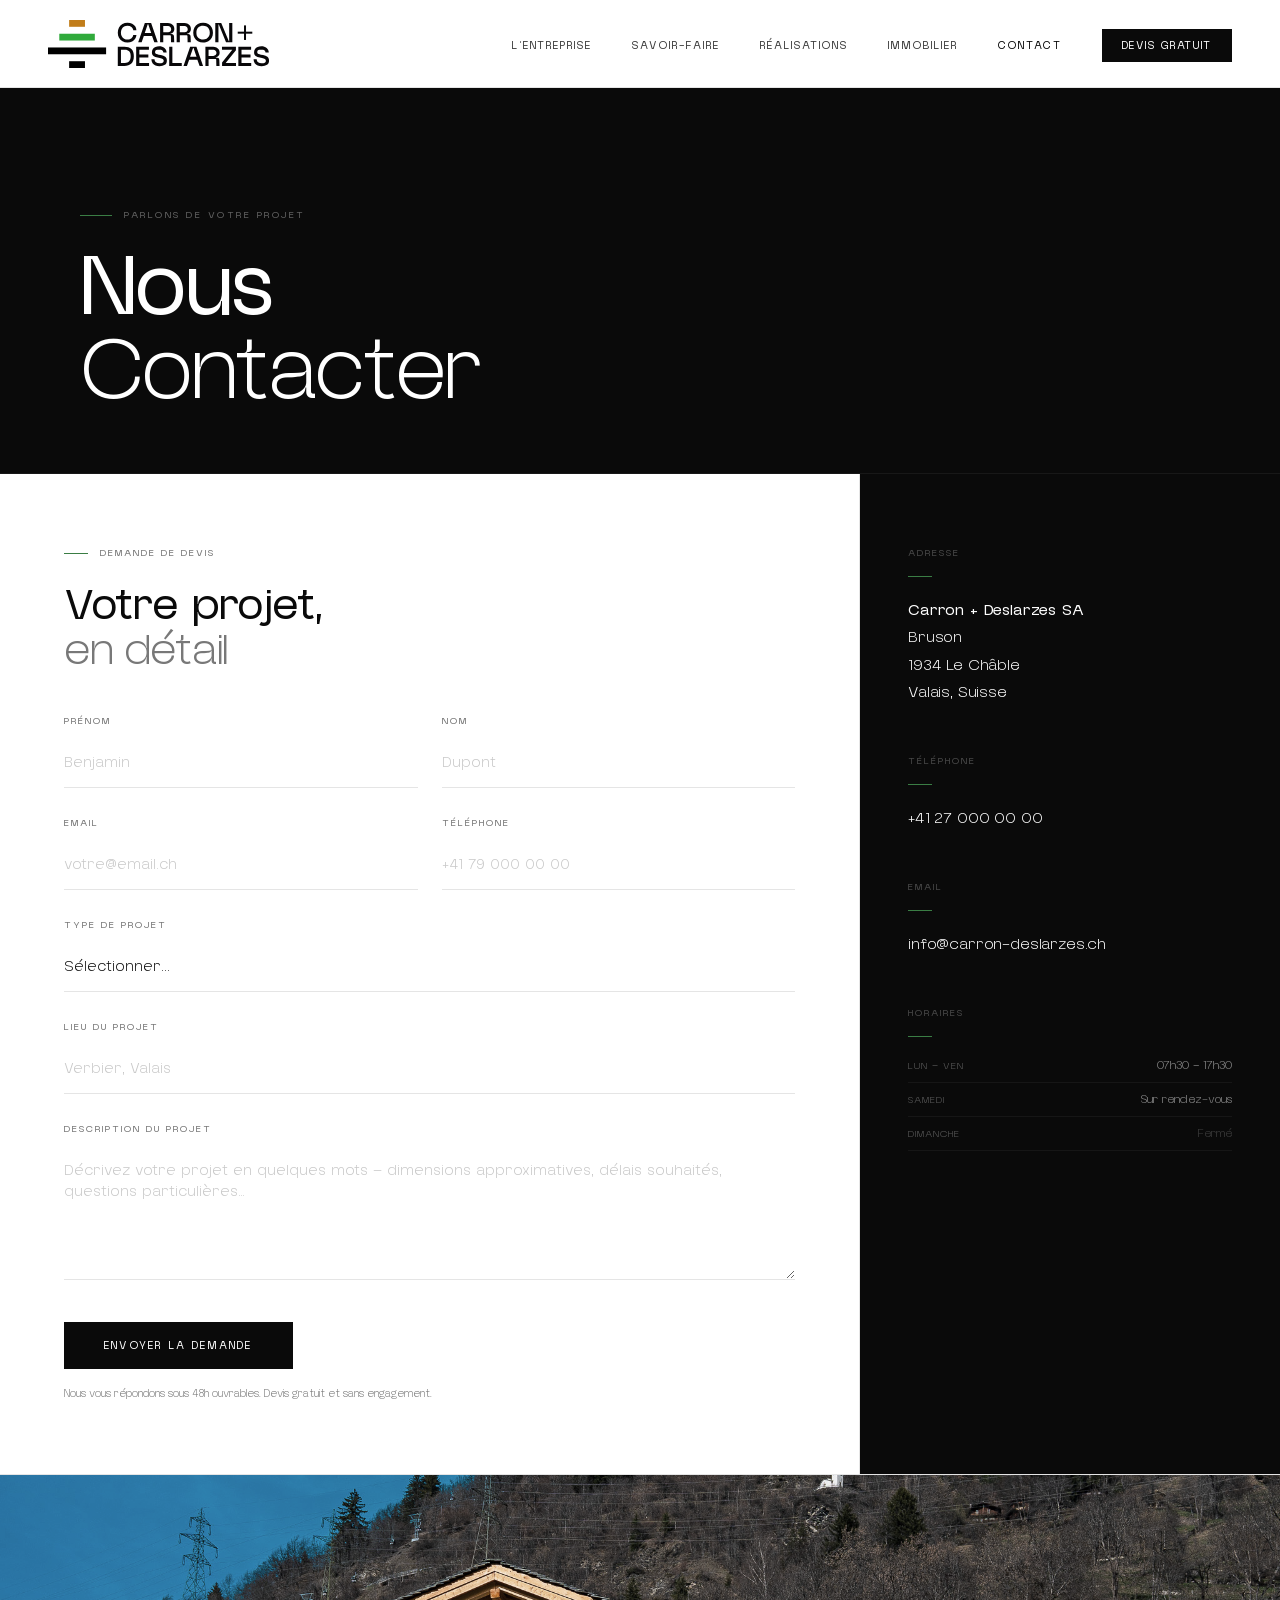
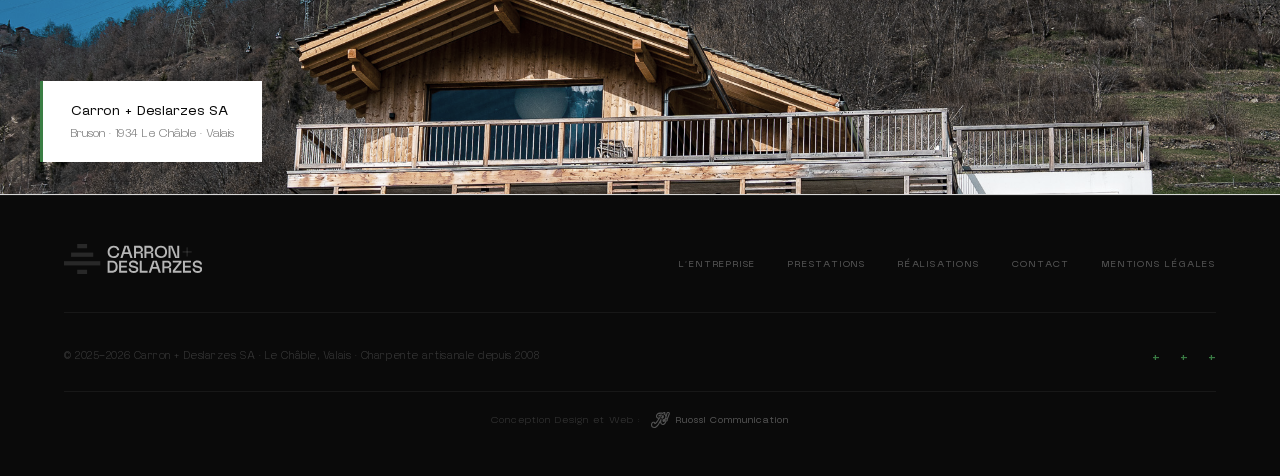
==== contact.html @ bb38be0e "Simplifier les catégories : Charpente, Rénovation, Façades - Suppression de la catégorie Couverture " ====
<!DOCTYPE html>
<html lang="fr">
<head>
  <meta charset="UTF-8" />
  <meta name="viewport" content="width=device-width, initial-scale=1.0" />
  <title>Carron + Deslarzes — Charpente & Rénovation, Valais</title>

  <style>
    /* ── FONTS ──────────────────────────────────────────────── */
    @font-face {
      font-family: 'NewBlack';
      src: url('fonts/NewBlackTypeface-Regular.woff2') format('woff2'),
           url('fonts/NewBlackTypeface-Regular.woff') format('woff');
      font-weight: 400;
      font-style: normal;
      font-display: swap;
    }
    @font-face {
      font-family: 'NewBlack';
      src: url('fonts/NewBlackTypeface-UltraLight.woff2') format('woff2'),
           url('fonts/NewBlackTypeface-UltraLight.woff') format('woff');
      font-weight: 100;
      font-style: normal;
      font-display: swap;
    }

    /* ── RESET ──────────────────────────────────────────────── */
    *, *::before, *::after { box-sizing: border-box; margin: 0; padding: 0; }
    html { scroll-behavior: smooth; font-size: 16px; overflow-x: hidden; }

    /* ── VARIABLES ──────────────────────────────────────────── */
    :root {
      --black:   #0a0a0a;
      --dark:    #141414;
      --mid:     #3a3a3a;
      --muted:   #787878;
      --light:   #c8c8c8;
      --pale:    #f0f0f0;
      --white:   #ffffff;
      --accent:  #3a7d44; /* vert "+" du rapport */
      --border:  rgba(0,0,0,0.1);
    }

    /* ── BASE ───────────────────────────────────────────────── */
    body {
      font-family: 'NewBlack', 'Helvetica Neue', Helvetica, Arial, sans-serif;
      font-weight: 100;
      color: var(--black);
      background: var(--white);
      overflow-x: hidden;
      -webkit-font-smoothing: antialiased;
    }
    h1, h2, h3, h4, h5 {
      font-family: 'NewBlack', 'Helvetica Neue', Helvetica, Arial, sans-serif;
      font-weight: 400;
      line-height: 1;
      letter-spacing: -0.02em;
    }
    p { font-weight: 100; line-height: 1.7; }
    a { text-decoration: none; color: inherit; }
    img { display: block; width: 100%; height: 100%; object-fit: cover; }

    /* ── UTILITAIRES ────────────────────────────────────────── */
    .plus {
      display: inline-block;
      color: var(--accent);
      font-family: 'NewBlack', sans-serif;
      font-weight: 400;
    }
    .label {
      font-size: 10px;
      font-weight: 400;
      letter-spacing: 0.2em;
      text-transform: uppercase;
      color: var(--muted);
    }
    .vertical-label {
      writing-mode: vertical-rl;
      transform: rotate(180deg);
      font-size: 11px;
      font-weight: 400;
      letter-spacing: 0.25em;
      text-transform: uppercase;
      color: var(--muted);
    }

    /* ── NAVIGATION ─────────────────────────────────────────── */
    nav {
      position: fixed; top: 0; left: 0; right: 0; z-index: 1000;
      display: flex; align-items: center; justify-content: space-between;
      padding: 0 48px;
      height: 88px;
      background: var(--white);
      border-bottom: 1px solid var(--border);
      transition: height 0.3s ease, box-shadow 0.3s ease;
    }
    nav.scrolled {
      height: 68px;
      box-shadow: 0 1px 20px rgba(0,0,0,0.06);
    }
    .nav-logo {
      display: flex; align-items: center;
      height: 48px;
    }
    .nav-logo svg {
      height: 48px;
      width: auto;
    }
    .nav-links {
      display: flex; align-items: center; gap: 40px;
      list-style: none;
    }
    .nav-links a {
      font-size: 11px;
      font-weight: 400;
      letter-spacing: 0.18em;
      text-transform: uppercase;
      color: var(--mid);
      transition: color 0.2s;
    }
    .nav-links a:hover { color: var(--black); }
    .nav-cta {
      background: var(--black) !important;
      color: var(--white) !important;
      padding: 9px 20px !important;
      letter-spacing: 0.15em !important;
    }
    .nav-cta:hover {
      background: var(--mid) !important;
    }

    /* ── HERO ───────────────────────────────────────────────── */
    .hero {
      min-height: 100vh;
      display: grid;
      grid-template-columns: 1fr 1fr;
      grid-template-rows: 68px 1fr auto;
      background: var(--white);
      position: relative;
    }
    .hero-text {
      grid-column: 1;
      grid-row: 2;
      display: flex;
      flex-direction: column;
      justify-content: center;
      padding: 60px 64px 60px 56px;
    }
    .hero-eyebrow {
      display: flex; align-items: center; gap: 12px;
      margin-bottom: 32px;
    }
    .hero-eyebrow-line {
      width: 32px; height: 1px; background: var(--accent);
    }
    .hero-title {
      font-size: clamp(52px, 6.5vw, 100px);
      line-height: 0.95;
      letter-spacing: -0.03em;
      color: var(--black);
      margin-bottom: 36px;
    }
    .hero-title .light-word {
      font-weight: 100;
      color: var(--muted);
    }
    .hero-desc {
      font-size: 16px;
      line-height: 1.75;
      color: var(--muted);
      max-width: 400px;
      margin-bottom: 48px;
      font-weight: 100;
    }
    .hero-buttons {
      display: flex; gap: 12px;
    }
    .btn {
      display: inline-flex; align-items: center; gap: 8px;
      font-family: 'NewBlack', sans-serif;
      font-size: 11px; font-weight: 400;
      letter-spacing: 0.18em; text-transform: uppercase;
      padding: 14px 28px;
      transition: all 0.22s ease;
      cursor: pointer; border: none;
    }
    .btn-dark {
      background: var(--black); color: var(--white);
    }
    .btn-dark:hover { background: var(--mid); }
    .btn-outline {
      background: transparent; color: var(--black);
      border: 1px solid var(--black);
    }
    .btn-outline:hover {
      background: var(--black); color: var(--white);
    }
    .hero-photo {
      grid-column: 2;
      grid-row: 2 / 4;
      position: relative;
      overflow: hidden;
      min-height: 560px;
    }
    .hero-photo img {
      width: 100%; height: 100%;
      object-fit: cover;
      transition: transform 8s ease, filter 0.6s ease;
    }
    .hero:hover .hero-photo img {
      transform: scale(1.03);
     
    }
    .hero-photo-caption {
      position: absolute;
      bottom: 32px; right: 32px;
      background: var(--white);
      padding: 16px 20px;
      display: flex; align-items: center; gap: 8px;
    }
    .hero-bottom {
      grid-column: 1;
      grid-row: 3;
      padding: 32px 64px 40px 56px;
      display: flex; align-items: center; gap: 32px;
      border-top: 1px solid var(--border);
    }
    .hero-scroll-line {
      width: 1px; height: 40px;
      background: linear-gradient(to bottom, var(--accent), transparent);
    }

    /* ── STATS ──────────────────────────────────────────────── */
    .stats {
      display: grid;
      grid-template-columns: repeat(4, 1fr);
      border-top: 1px solid var(--border);
      border-bottom: 1px solid var(--border);
    }
    .stat-item {
      padding: 48px 36px;
      border-right: 1px solid var(--border);
      position: relative;
    }
    .stat-item:last-child { border-right: none; }
    .stat-num {
      font-family: 'NewBlack', sans-serif;
      font-size: 56px; font-weight: 400;
      letter-spacing: -0.04em;
      line-height: 1;
      color: var(--black);
      margin-bottom: 8px;
    }
    .stat-lbl {
      font-size: 11px; font-weight: 100;
      letter-spacing: 0.12em; text-transform: uppercase;
      color: var(--muted);
    }
    .stat-item .plus-mark {
      position: absolute; top: 20px; right: 20px;
      font-size: 18px; color: var(--accent); font-weight: 400;
      font-family: 'NewBlack', sans-serif;
    }

    /* ── ABOUT ──────────────────────────────────────────────── */
    .about {
      display: grid;
      grid-template-columns: 1fr 1fr;
    }
    .about-photos {
      display: grid;
      grid-template-rows: 1fr 1fr;
      height: 680px;
      position: relative;
    }
    .about-photo-main {
      overflow: hidden;
      border-bottom: 4px solid var(--white);
    }
    .about-photo-main img {
      transition: transform 0.6s ease, filter 0.55s ease;
    }
    .about-photo-main:hover img { transform: scale(1.04); }
    .about-photo-secondary {
      overflow: hidden;
    }
    .about-photo-secondary img {
      transition: transform 0.6s ease, filter 0.55s ease;
    }
    .about-photo-secondary:hover img { transform: scale(1.04); }
    .about-year-badge {
      position: absolute;
      top: 50%; right: -28px;
      transform: translateY(-50%);
      background: var(--black);
      color: var(--white);
      padding: 20px 14px;
      writing-mode: vertical-rl;
      font-size: 13px; font-weight: 400;
      letter-spacing: 0.2em; text-transform: uppercase;
      z-index: 2;
    }
    .about-text {
      padding: 80px 64px 80px 60px;
      display: flex;
      flex-direction: column;
      justify-content: center;
    }
    .sec-eyebrow {
      display: flex; align-items: center; gap: 12px;
      margin-bottom: 28px;
    }
    .sec-eyebrow-line { width: 24px; height: 1px; background: var(--accent); }
    .sec-title {
      font-size: clamp(36px, 3.8vw, 58px);
      font-weight: 400;
      letter-spacing: -0.03em;
      line-height: 1.0;
      color: var(--black);
      margin-bottom: 28px;
    }
    .sec-title .light {
      font-weight: 100;
      color: var(--muted);
    }
    .sec-body {
      font-size: 15px; font-weight: 100;
      line-height: 1.8; color: var(--mid);
      margin-bottom: 36px;
      max-width: 420px;
    }
    .feats {
      list-style: none;
      display: flex; flex-direction: column; gap: 0;
      margin-bottom: 44px;
    }
    .feats li {
      display: flex; align-items: center; gap: 16px;
      font-size: 13px; font-weight: 100;
      color: var(--mid);
      padding: 12px 0;
      border-bottom: 1px solid var(--border);
    }
    .feats li:first-child { border-top: 1px solid var(--border); }
    .feat-plus { color: var(--accent); font-size: 16px; font-weight: 400; font-family: 'NewBlack', sans-serif; flex-shrink: 0; }

    /* ── SERVICES ───────────────────────────────────────────── */
    .services {
      background: var(--black);
      display: grid;
      grid-template-columns: 1fr;
    }
    .services-main {
      padding: 80px 64px;
    }
    .services-header {
      display: flex; justify-content: space-between; align-items: flex-end;
      margin-bottom: 56px;
    }
    .services-header .sec-title { color: var(--white); margin-bottom: 0; }
    .services-header .sec-eyebrow .sec-eyebrow-line { background: var(--accent); }
    .services-header .label { color: rgba(255,255,255,0.35); }
    .services-grid {
      display: grid;
      grid-template-columns: repeat(3, 1fr);
      border: 1px solid rgba(255,255,255,0.08);
    }
    .svc {
      padding: 40px 36px;
      border-right: 1px solid rgba(255,255,255,0.08);
      border-bottom: 1px solid rgba(255,255,255,0.08);
      position: relative;
      overflow: hidden;
      transition: background 0.3s;
    }
    .svc:nth-child(3n) { border-right: none; }
    .svc:nth-child(n+4) { border-bottom: none; }
    .svc:hover { background: rgba(255,255,255,0.04); }
    .svc-index {
      font-size: 11px; font-weight: 400;
      letter-spacing: 0.2em;
      color: rgba(255,255,255,0.2);
      margin-bottom: 28px;
    }
    .svc-plus {
      position: absolute; top: 28px; right: 28px;
      font-size: 20px; color: var(--accent);
      font-family: 'NewBlack', sans-serif; font-weight: 400;
      opacity: 0;
      transition: opacity 0.3s;
    }
    .svc:hover .svc-plus { opacity: 1; }
    .svc-title {
      font-size: 22px; font-weight: 400;
      color: var(--white);
      letter-spacing: -0.02em;
      margin-bottom: 14px;
    }
    .svc-desc {
      font-size: 13px; font-weight: 100;
      line-height: 1.75;
      color: rgba(255,255,255,0.45);
    }

    /* ── GALERIE ────────────────────────────────────────────── */
    .gallery-section {
      display: grid;
      grid-template-columns: 1fr;
      background: var(--pale);
    }
    .gallery-main {
      padding: 80px 64px;
    }
    .gallery-header {
      display: flex; justify-content: space-between; align-items: flex-end;
      margin-bottom: 48px;
    }
    /* Layout éditorial inspiré du rapport d'activités */
    .gallery-grid {
      display: grid;
      grid-template-columns: repeat(12, 1fr);
      grid-template-rows: 280px 200px;
      gap: 4px;
    }
    .gi {
      overflow: hidden; position: relative; cursor: pointer;
      background: var(--light);
    }
    .gi:nth-child(1) { grid-column: span 4; grid-row: span 2; }
    .gi:nth-child(2) { grid-column: span 5; grid-row: span 1; }
    .gi:nth-child(3) { grid-column: span 3; grid-row: span 1; }
    .gi:nth-child(4) { grid-column: span 5; grid-row: span 1; }
    .gi:nth-child(5) { grid-column: span 3; grid-row: span 1; }

    .gi img {
      width: 100%; height: 100%;
      object-fit: cover;
      transition: transform 0.6s ease, filter 0.55s ease;
    }
    .gi:hover img {
      transform: scale(1.05);
     
    }
    .gi-label {
      position: absolute; bottom: 0; left: 0; right: 0;
      background: linear-gradient(to top, rgba(0,0,0,0.7) 0%, transparent 100%);
      padding: 32px 16px 14px;
      font-size: 11px; font-weight: 400;
      letter-spacing: 0.15em; text-transform: uppercase;
      color: var(--white);
      opacity: 0; transform: translateY(4px);
      transition: all 0.3s ease;
    }
    .gi:hover .gi-label { opacity: 1; transform: translateY(0); }
    /* Accents "+" inspirés du rapport */
    .gallery-plus-row {
      display: flex; justify-content: space-between;
      padding: 20px 0 0;
      border-top: 1px solid var(--border);
      margin-top: 16px;
    }
    .gallery-plus-row span {
      font-size: 18px; color: var(--accent);
      font-family: 'NewBlack', sans-serif; font-weight: 400;
    }

    /* ── PROCESS ────────────────────────────────────────────── */
    .process {
      display: grid;
      grid-template-columns: 1fr;
      background: var(--white);
    }
    .process-main {
      padding: 80px 64px;
    }
    .process-header { margin-bottom: 64px; }
    .steps {
      display: grid;
      grid-template-columns: repeat(4, 1fr);
      gap: 1px;
      background: var(--border);
      border: 1px solid var(--border);
    }
    .step {
      background: var(--white);
      padding: 40px 32px;
      position: relative;
    }
    .step-index {
      font-size: 60px; font-weight: 400;
      letter-spacing: -0.05em;
      color: var(--pale);
      line-height: 1;
      margin-bottom: 20px;
    }
    .step-title {
      font-size: 18px; font-weight: 400;
      color: var(--black);
      letter-spacing: -0.02em;
      margin-bottom: 12px;
    }
    .step-text {
      font-size: 13px; font-weight: 100;
      line-height: 1.75; color: var(--muted);
    }
    .step-accent {
      position: absolute; top: 0; left: 0;
      width: 3px; height: 0;
      background: var(--accent);
      transition: height 0.4s ease;
    }
    .step:hover .step-accent { height: 100%; }

    /* ── CONTACT ────────────────────────────────────────────── */
    .contact {
      display: grid;
      grid-template-columns: 1fr 1fr;
      background: var(--dark);
    }
    .contact-info {
      padding: 80px 60px 80px 56px;
      border-right: 1px solid rgba(255,255,255,0.06);
    }
    .contact-info .sec-title { color: var(--white); margin-bottom: 48px; }
    .contact-info .sec-eyebrow .label { color: rgba(255,255,255,0.35); }
    .contact-info .sec-eyebrow-line { background: var(--accent); }
    .cdet {
      padding: 20px 0;
      border-bottom: 1px solid rgba(255,255,255,0.06);
    }
    .cdet:last-of-type { border-bottom: none; }
    .cdet-lbl {
      font-size: 10px; font-weight: 400;
      letter-spacing: 0.2em; text-transform: uppercase;
      color: rgba(255,255,255,0.25);
      margin-bottom: 6px;
    }
    .cdet-val {
      font-size: 15px; font-weight: 100;
      color: var(--white);
    }
    /* Photo contact */
    .contact-photo-wrap {
      overflow: hidden;
      height: 200px;
      margin-bottom: 0;
    }
    .contact-photo-wrap img {
    }
    /* Form */
    .contact-form {
      padding: 80px 64px 80px 56px;
    }
    .cform {
      display: flex; flex-direction: column; gap: 16px;
    }
    .form-row {
      display: grid; grid-template-columns: 1fr 1fr; gap: 16px;
    }
    .fg {
      display: flex; flex-direction: column; gap: 8px;
    }
    .fg label {
      font-size: 10px; font-weight: 400;
      letter-spacing: 0.2em; text-transform: uppercase;
      color: rgba(255,255,255,0.3);
    }
    .fg input, .fg select, .fg textarea {
      background: rgba(255,255,255,0.04);
      border: 1px solid rgba(255,255,255,0.08);
      border-bottom: 1px solid rgba(255,255,255,0.25);
      color: var(--white);
      padding: 12px 0;
      font-family: 'NewBlack', sans-serif;
      font-size: 14px; font-weight: 100;
      outline: none; resize: none;
      -webkit-appearance: none;
      transition: border-color 0.25s;
      background: transparent;
      border-width: 0 0 1px 0;
    }
    .fg input::placeholder, .fg textarea::placeholder { color: rgba(255,255,255,0.15); }
    .fg input:focus, .fg textarea:focus, .fg select:focus {
      border-color: var(--accent);
    }
    .fg select option { background: var(--dark); color: var(--white); }
    .form-submit {
      background: var(--white); color: var(--black);
      padding: 16px 32px;
      font-family: 'NewBlack', sans-serif;
      font-size: 11px; font-weight: 400;
      letter-spacing: 0.18em; text-transform: uppercase;
      border: none; cursor: pointer;
      transition: all 0.22s;
      margin-top: 8px;
    }
    .form-submit:hover { background: var(--pale); }

    /* ── FOOTER ─────────────────────────────────────────────── */
    footer {
      display: grid;
      grid-template-columns: 1fr;
      background: var(--black);
      border-top: 1px solid rgba(255,255,255,0.06);
    }
    .foot-main {
      padding: 48px 64px;
    }
    .foot-inner {
      display: flex; justify-content: space-between; align-items: center;
      margin-bottom: 32px; padding-bottom: 32px;
      border-bottom: 1px solid rgba(255,255,255,0.06);
    }
    .foot-logo svg { height: 30px; width: auto; }
    .foot-logo svg path, .foot-logo svg polygon {
      fill: rgba(255,255,255,0.7) !important;
    }
    .foot-logo svg rect {
      fill: rgba(255,255,255,0.12) !important;
    }
    .foot-nav {
      display: flex; gap: 32px; list-style: none;
    }
    .foot-nav a {
      font-size: 10px; font-weight: 400;
      letter-spacing: 0.18em; text-transform: uppercase;
      color: rgba(255,255,255,0.3);
      transition: color 0.22s;
    }
    .foot-nav a:hover { color: rgba(255,255,255,0.7); }
    .foot-bottom {
      display: flex; justify-content: space-between; align-items: center;
    }
    .foot-copy {
      font-size: 11px; font-weight: 100;
      color: rgba(255,255,255,0.2);
      letter-spacing: 0.05em;
    }
    .foot-plus-row {
      display: flex; gap: 20px;
    }
    .foot-plus-row span {
      font-size: 16px; color: var(--accent);
      font-family: 'NewBlack', sans-serif; font-weight: 400;
    }

    /* ── ANIMATIONS ─────────────────────────────────────────── */
    .fu { opacity: 0; transform: translateY(24px); transition: opacity 0.7s ease, transform 0.7s ease; }
    .fu.vis { opacity: 1; transform: translateY(0); }
    .fu.d1 { transition-delay: 0.1s; }
    .fu.d2 { transition-delay: 0.2s; }
    .fu.d3 { transition-delay: 0.3s; }
    .fu.d4 { transition-delay: 0.4s; }

    /* ── HAMBURGER MENU ─────────────────────────────────────── */
    .nav-burger {
      display: none;
      flex-direction: column;
      justify-content: center;
      gap: 5px;
      width: 28px;
      height: 28px;
      cursor: pointer;
      background: none;
      border: none;
      padding: 0;
      z-index: 1002;
    }
    .nav-burger span {
      display: block;
      width: 100%;
      height: 2px;
      background: var(--black);
      transition: all 0.3s ease;
    }
    .nav-burger.active span:nth-child(1) {
      transform: rotate(45deg) translate(5px, 5px);
    }
    .nav-burger.active span:nth-child(2) {
      opacity: 0;
    }
    .nav-burger.active span:nth-child(3) {
      transform: rotate(-45deg) translate(5px, -5px);
    }
    .mobile-menu {
      display: none;
      position: fixed;
      top: 0; left: 0; right: 0; bottom: 0;
      background: var(--white);
      z-index: 1001;
      flex-direction: column;
      align-items: center;
      justify-content: center;
      gap: 28px;
      opacity: 0;
      transition: opacity 0.3s ease;
    }
    .mobile-menu.open {
      display: flex;
      opacity: 1;
    }
    .mobile-menu a {
      font-family: 'NewBlack', sans-serif;
      font-size: 14px;
      font-weight: 400;
      letter-spacing: 0.15em;
      text-transform: uppercase;
      color: var(--mid);
      transition: color 0.2s;
    }
    .mobile-menu a:hover { color: var(--black); }
    .mobile-menu .nav-cta {
      margin-top: 12px;
    }

    /* ── RESPONSIVE ─────────────────────────────────────────── */
    @media (max-width: 960px) {
      nav { padding: 0 20px; height: 64px; align-items: center; }
    nav.scrolled { height: 56px; }
    .nav-logo { height: 44px; }
    .nav-logo svg { height: 44px; }
      .nav-links { display: none; }
      .nav-burger { display: flex; }
      .hero { grid-template-columns: 1fr; }
      .hero-text { padding: 100px 24px 40px; grid-column: 1; }
      .hero-photo { grid-column: 1; grid-row: 3; min-height: 360px; }
      .hero-bottom { grid-column: 1; padding: 24px; }
      .stats { grid-template-columns: repeat(2, 1fr); }
      .about { grid-template-columns: 1fr; }
      .about-text { padding: 48px 24px; }
      .about-photos { height: 400px; }
      .services-main { padding: 56px 24px; }
      .services-grid { grid-template-columns: 1fr; }
      .svc:nth-child(3n) { border-right: none; }
      .svc { border-bottom: 1px solid rgba(255,255,255,0.08); border-right: none; }
      .gallery-main { padding: 56px 24px; }
      .gallery-grid { grid-template-columns: 1fr 1fr; grid-template-rows: 200px 200px 200px; }
      .gi { grid-column: span 1 !important; grid-row: span 1 !important; }
      .process-main { padding: 56px 24px; }
      .steps { grid-template-columns: 1fr 1fr; }
      .contact { grid-template-columns: 1fr; }
      .contact-info { padding: 56px 24px; border-right: none; border-bottom: 1px solid rgba(255,255,255,0.06); }
      .contact-form { padding: 48px 24px; }
      .foot-main { padding: 36px 24px; }
      .foot-inner { flex-direction: column; gap: 24px; text-align: center; }
      .foot-bottom { flex-direction: column; gap: 12px; text-align: center; }
      .foot-nav { flex-wrap: wrap; justify-content: center; }
    }

    /* ── IMMOBILIER SECTION STYLES ─────────────────────────── */
/* ── PAGE HERO ──────────────────────────────────────────── */
    .page-hero {
      min-height: 70vh;
      display: grid;
      grid-template-columns: 1fr 1fr;
      padding-top: 68px;
      background: var(--black);
      position: relative;
      overflow: hidden;
    }
    .page-hero-text {
      display: flex; flex-direction: column; justify-content: flex-end;
      padding: 80px 64px 64px 56px;
    }
    .page-hero-eyebrow { display: flex; align-items: center; gap: 12px; margin-bottom: 28px; }
    .page-hero-eyebrow-line { width: 24px; height: 1px; background: var(--accent); }
    .page-hero-title {
      font-size: clamp(48px, 6vw, 96px);
      line-height: 0.92; letter-spacing: -0.03em;
      color: var(--white); margin-bottom: 24px;
    }
    .page-hero-title .light { font-weight: 100; color: rgba(255,255,255,0.35); }
    .page-hero-desc { font-size: 15px; font-weight: 100; line-height: 1.75; color: rgba(255,255,255,0.5); max-width: 400px; margin-bottom: 40px; }
    .page-hero-photo {
      position: relative; overflow: hidden;
    }
    .page-hero-photo img {
      width: 100%; height: 100%;
      object-fit: cover;
      transition: filter 0.55s ease;
    }
    /* Grid photo overlay */
    .page-hero-photo-grid {
      position: absolute; inset: 0;
      display: grid;
      grid-template-rows: 1fr 1fr;
      gap: 3px;
    }
    .page-hero-photo-grid .ph-img {
      overflow: hidden; position: relative;
    }
    .page-hero-photo-grid .ph-img img {
      width: 100%; height: 100%; object-fit: cover;
      transition: transform 0.6s ease, filter 0.55s ease;
    }
    .page-hero-photo-grid .ph-img:hover img {
      transform: scale(1.04);
     
    }
    .page-hero-stats {
      display: flex; gap: 0;
      margin-top: 40px;
    }
    .ph-stat {
      padding: 20px 28px 20px 0;
      border-right: 1px solid rgba(255,255,255,0.1);
      margin-right: 28px;
    }
    .ph-stat:last-child { border-right: none; margin-right: 0; }
    .ph-stat-num { font-size: 32px; font-weight: 400; color: var(--white); line-height: 1; letter-spacing: -0.04em; margin-bottom: 4px; }
    .ph-stat-lbl { font-size: 10px; font-weight: 100; letter-spacing: 0.15em; text-transform: uppercase; color: rgba(255,255,255,0.3); }

    /* ── BREADCRUMB ─────────────────────────────────────────── */
    .breadcrumb {
      display: grid; grid-template-columns: 1fr;
      border-bottom: 1px solid var(--border);
      background: var(--pale);
    }
    .breadcrumb-main {
      padding: 16px 64px 16px 56px;
      display: flex; align-items: center; gap: 12px;
    }
    .breadcrumb-main a, .breadcrumb-main span {
      font-size: 11px; font-weight: 400; letter-spacing: 0.1em; text-transform: uppercase; color: var(--muted);
    }
    .breadcrumb-main a:hover { color: var(--black); }
    .breadcrumb-sep { color: var(--light); font-size: 10px; }
    .breadcrumb-main span.current { color: var(--black); }

    /* ── SECTION INTRO ──────────────────────────────────────── */
    .section-intro {
      display: grid; grid-template-columns: 1fr 420px;
      border-bottom: 1px solid var(--border);
    }
    .section-intro-text { padding: 72px 64px 72px 56px; border-right: 1px solid var(--border); }
    .sec-eyebrow { display: flex; align-items: center; gap: 12px; margin-bottom: 24px; }
    .sec-eyebrow-line { width: 24px; height: 1px; background: var(--accent); }
    .sec-title { font-size: clamp(32px, 3.5vw, 52px); font-weight: 400; letter-spacing: -0.03em; line-height: 1; color: var(--black); margin-bottom: 24px; }
    .sec-title .light { font-weight: 100; color: var(--muted); }
    .sec-body { font-size: 15px; font-weight: 100; line-height: 1.8; color: var(--mid); }
    .section-intro-aside {
      padding: 72px 48px;
      background: var(--pale);
      display: flex; flex-direction: column; gap: 24px;
    }
    .aside-item { padding: 20px 0; border-bottom: 1px solid var(--border); }
    .aside-item:last-child { border-bottom: none; }
    .aside-lbl { font-size: 10px; font-weight: 400; letter-spacing: 0.2em; text-transform: uppercase; color: var(--muted); margin-bottom: 6px; }
    .aside-val { font-size: 15px; font-weight: 100; color: var(--black); }

    /* ── LISTING SECTION ────────────────────────────────────── */
    .listing-section { display: grid; grid-template-columns: 1fr; }
    .listing-main { padding: 80px 64px; }
    .listing-header { display: flex; justify-content: space-between; align-items: flex-end; margin-bottom: 56px; border-bottom: 1px solid var(--border); padding-bottom: 32px; }

    /* ── PROPERTY CARD ──────────────────────────────────────── */
    .property-card {
      margin-bottom: 80px;
      border: 1px solid var(--border);
      position: relative;
    }
    .property-card:last-child { margin-bottom: 0; }
    .property-status {
      position: absolute; top: 0; left: 0;
      background: var(--black); color: var(--white);
      font-size: 10px; font-weight: 400; letter-spacing: 0.2em; text-transform: uppercase;
      padding: 8px 16px; z-index: 2;
    }
    .property-status.louer { background: var(--muted); }
    .property-header {
      padding: 40px 44px 32px;
      border-bottom: 1px solid var(--border);
      display: flex; justify-content: space-between; align-items: flex-start;
    }
    .property-name { font-size: 32px; font-weight: 400; letter-spacing: -0.03em; color: var(--black); margin-bottom: 10px; }
    .property-sub { font-size: 13px; font-weight: 100; color: var(--muted); line-height: 1.6; max-width: 560px; }
    .property-tag {
      display: inline-flex; align-items: center; gap: 8px;
      border: 1px solid var(--border); padding: 8px 16px;
      font-size: 11px; font-weight: 400; letter-spacing: 0.15em; text-transform: uppercase;
      color: var(--muted); white-space: nowrap; margin-top: 4px;
    }
    .property-tag .plus { color: var(--accent); }

    /* Photos grid */
    .property-photos {
      display: grid;
      grid-template-columns: repeat(3, 1fr);
      gap: 3px;
      height: 340px;
    }
    .property-photos.two-col { grid-template-columns: 1fr 1fr; }
    .property-photos .pp {
      overflow: hidden; position: relative; background: var(--pale);
    }
    .property-photos .pp img {
      width: 100%; height: 100%; object-fit: cover;
      transition: transform 0.5s ease, filter 0.5s ease;
    }
    .property-photos .pp:hover img {
      transform: scale(1.04);
    }
    .property-photos .pp.plan img { filter: none; object-fit: contain; background: #fff; padding: 16px; }
    .property-photos .pp.plan:hover img { transform: scale(1.02); filter: none; }
    /* Caption on photo */
    .pp-caption {
      position: absolute; bottom: 0; left: 0; right: 0;
      background: linear-gradient(to top, rgba(0,0,0,0.65), transparent);
      padding: 24px 14px 12px;
      font-size: 10px; font-weight: 400; letter-spacing: 0.15em; text-transform: uppercase;
      color: rgba(255,255,255,0.8);
    }

    /* Specs grid */
    .property-specs {
      display: grid;
      grid-template-columns: repeat(5, 1fr);
      border-top: 1px solid var(--border);
    }
    .spec-item {
      padding: 24px 28px;
      border-right: 1px solid var(--border);
    }
    .spec-item:last-child { border-right: none; }
    .spec-lbl { font-size: 10px; font-weight: 400; letter-spacing: 0.15em; text-transform: uppercase; color: var(--muted); margin-bottom: 8px; }
    .spec-val { font-size: 18px; font-weight: 400; color: var(--black); letter-spacing: -0.02em; }
    .spec-unit { font-size: 11px; font-weight: 100; color: var(--muted); }

    /* Description */
    .property-desc {
      padding: 36px 44px;
      border-top: 1px solid var(--border);
      display: grid;
      grid-template-columns: 1fr 1fr;
      gap: 48px;
    }
    .property-desc-text { font-size: 14px; font-weight: 100; line-height: 1.8; color: var(--mid); }
    .property-desc-features { display: flex; flex-direction: column; gap: 0; }
    .feat-item {
      display: flex; align-items: center; gap: 12px;
      font-size: 13px; font-weight: 100; color: var(--mid);
      padding: 10px 0;
      border-bottom: 1px solid var(--border);
    }
    .feat-item:first-child { border-top: 1px solid var(--border); }
    .feat-plus { color: var(--accent); font-size: 14px; font-weight: 400; font-family: 'NewBlack', sans-serif; flex-shrink: 0; }

    /* CTA */
    .property-cta {
      padding: 28px 44px;
      border-top: 1px solid var(--border);
      display: flex; align-items: center; justify-content: space-between;
      background: var(--pale);
    }
    .property-cta-text { font-size: 13px; font-weight: 100; color: var(--muted); }

    /* ── TERRAINS SECTION ───────────────────────────────────── */
    .terrains-section {
      display: grid; grid-template-columns: 1fr;
      background: var(--black);
    }
    .terrains-main { padding: 80px 64px; }
    .terrains-header { margin-bottom: 56px; }
    .terrains-header .sec-title { color: var(--white); }
    .terrains-header .sec-eyebrow .label { color: rgba(255,255,255,0.35); }
    .terrains-header .sec-eyebrow-line { background: var(--accent); }
    .terrains-intro { font-size: 15px; font-weight: 100; line-height: 1.8; color: rgba(255,255,255,0.5); max-width: 700px; margin-bottom: 48px; }
    .terrain-card {
      border: 1px solid rgba(255,255,255,0.08);
      display: grid; grid-template-columns: 1fr 1fr;
      margin-bottom: 3px;
      transition: background 0.25s;
    }
    .terrain-card:hover { background: rgba(255,255,255,0.03); }
    .terrain-photo { height: 280px; overflow: hidden; position: relative; }
    .terrain-photo img { width: 100%; height: 100%; object-fit: cover; transition: transform 0.5s, filter 0.55s; }
    .terrain-card:hover .terrain-photo img { transform: scale(1.04); }
    .terrain-info { padding: 40px 44px; display: flex; flex-direction: column; justify-content: space-between; }
    .terrain-status-badge {
      display: inline-flex; align-items: center; gap: 8px;
      border: 1px solid rgba(255,255,255,0.12); padding: 6px 14px;
      font-size: 10px; font-weight: 400; letter-spacing: 0.2em; text-transform: uppercase;
      color: rgba(255,255,255,0.4); margin-bottom: 20px; width: fit-content;
    }
    .terrain-name { font-size: 28px; font-weight: 400; color: var(--white); letter-spacing: -0.02em; margin-bottom: 10px; }
    .terrain-location { font-size: 13px; font-weight: 100; color: rgba(255,255,255,0.4); margin-bottom: 20px; }
    .terrain-specs { display: flex; gap: 24px; }
    .ts { padding-right: 24px; border-right: 1px solid rgba(255,255,255,0.08); }
    .ts:last-child { border-right: none; padding-right: 0; }
    .ts-lbl { font-size: 10px; font-weight: 400; letter-spacing: 0.15em; text-transform: uppercase; color: rgba(255,255,255,0.25); margin-bottom: 6px; }
    .ts-val { font-size: 20px; font-weight: 400; color: var(--white); letter-spacing: -0.02em; }
    .ts-unit { font-size: 11px; font-weight: 100; color: rgba(255,255,255,0.35); }
    .terrain-plus-row { display: flex; justify-content: space-between; padding-top: 20px; margin-top: 20px; border-top: 1px solid rgba(255,255,255,0.06); }
    .terrain-plus-row span { font-size: 16px; color: var(--accent); font-family: 'NewBlack', sans-serif; font-weight: 400; }

    /* ── PROCESS CTA ────────────────────────────────────────── */
    .immo-cta {
      display: grid; grid-template-columns: 1fr;
      background: var(--pale);
      border-top: 1px solid var(--border);
      border-bottom: 1px solid var(--border);
    }
    .immo-cta-main {
      padding: 64px;
      display: flex; justify-content: space-between; align-items: center;
    }
    .immo-cta-text h3 { font-size: 28px; font-weight: 400; letter-spacing: -0.02em; color: var(--black); margin-bottom: 10px; }
    .immo-cta-text p { font-size: 14px; font-weight: 100; color: var(--muted); max-width: 400px; line-height: 1.7; }
    .immo-cta-buttons { display: flex; gap: 12px; flex-shrink: 0; }

    

    /* Page-specific responsive */
    @media (max-width: 960px) {
      .page-hero { grid-template-columns: 1fr !important; padding-top: 68px; }
      .page-hero-text { padding: 40px 24px !important; }
      .page-hero-photo-grid { position: relative; height: 280px; }
      .breadcrumb-main { padding: 14px 24px; }
      .section-intro { grid-template-columns: 1fr; }
      .section-intro-text { padding: 48px 24px; border-right: none; border-bottom: 1px solid var(--border); }
      .section-intro-aside { padding: 36px 24px; }
      .listing-main { padding: 48px 24px; }
      .property-header { flex-direction: column; gap: 16px; }
      .property-photos { grid-template-columns: 1fr 1fr; height: 240px; }
      .property-photos.two-col { grid-template-columns: 1fr; height: auto; }
      .property-photos.two-col .pp { height: 200px; }
      .property-specs { grid-template-columns: 1fr 1fr; }
      .property-desc { grid-template-columns: 1fr; gap: 24px; padding: 24px; }
      .property-cta { flex-direction: column; gap: 16px; }
      .terrains-main { padding: 48px 24px; }
      .terrain-card { grid-template-columns: 1fr; }
      .terrain-photo { height: 220px; }
      .terrain-info { padding: 24px; }
      .immo-cta-main { flex-direction: column; gap: 24px; padding: 48px 24px; }
    }
  </style>

  <title>Carron + Deslarzes — Contact</title>
  <style>
    /* ── PAGE HERO ──────────────────────────────────────────── */
    .page-hero {
      min-height:340px; background:var(--black);
      display:grid; grid-template-columns:1fr;
      border-bottom:1px solid rgba(255,255,255,0.06);
      position:relative; overflow:hidden;
    }
    .page-hero-content { padding:140px 80px 60px; position:relative; z-index:2; }
    .page-hero-eyebrow { display:flex; align-items:center; gap:12px; margin-bottom:24px; }
    .page-hero-eyebrow .line { width:32px; height:1px; background:var(--accent); }
    .page-hero-eyebrow .lbl {
      font-size:10px; font-weight:400; letter-spacing:0.25em;
      text-transform:uppercase; color:rgba(255,255,255,0.35);
    }
    .page-hero h1 {
      font-size:clamp(42px, 7vw, 88px); font-weight:400; color:var(--white);
      letter-spacing:-0.03em; line-height:0.95;
    }
    .page-hero h1 .light { font-weight:100; }

    /* ── BREADCRUMB ──────────────────────────────────────────── */
    .breadcrumb {
      display:grid; grid-template-columns:1fr;
      border-bottom:1px solid var(--border); background:var(--pale);
    }
    .breadcrumb-inner {
      padding:14px 80px; display:flex; align-items:center; gap:8px;
      font-size:11px; font-weight:100; color:var(--muted);
    }
    .breadcrumb-inner a { color:var(--muted); transition:color 0.2s; }
    .breadcrumb-inner a:hover { color:var(--black); }
    .breadcrumb-sep { color:var(--light); }
    .breadcrumb-current { color:var(--black); font-weight:400; }

    /* ── CONTACT LAYOUT ──────────────────────────────────────── */
    .contact-wrap {
      display:grid; grid-template-columns:1fr 420px;
      min-height:600px;
      border-bottom:1px solid var(--border);
    }
    .contact-form-col {
      padding:72px 64px;
      border-right:1px solid var(--border);
    }
    .contact-info-col {
      padding:72px 48px;
      background:var(--black);
      display:flex; flex-direction:column; gap:48px;
    }

    /* Form */
    .form-group { margin-bottom:28px; }
    .form-label {
      display:block; font-size:10px; font-weight:400;
      letter-spacing:0.2em; text-transform:uppercase;
      color:var(--muted); margin-bottom:10px;
    }
    .form-input, .form-textarea, .form-select {
      width:100%;
      padding:14px 0;
      border:none; border-bottom:1px solid var(--border);
      background:transparent;
      font-family:'NewBlack','Helvetica Neue',sans-serif;
      font-size:15px; font-weight:100; color:var(--black);
      outline:none;
      transition:border-color 0.2s;
      -webkit-appearance:none;
    }
    .form-input:focus, .form-textarea:focus, .form-select:focus {
      border-bottom-color:var(--black);
    }
    .form-input::placeholder, .form-textarea::placeholder {
      color:var(--light); font-weight:100;
    }
    .form-textarea { resize:vertical; min-height:120px; }
    .form-row { display:grid; grid-template-columns:1fr 1fr; gap:24px; }
    .form-select option { font-family:sans-serif; }

    .form-submit {
      margin-top:8px;
      padding:16px 40px;
      background:var(--black); color:var(--white);
      border:none; cursor:pointer;
      font-family:'NewBlack','Helvetica Neue',sans-serif;
      font-size:11px; font-weight:400; letter-spacing:0.2em;
      text-transform:uppercase;
      transition:background 0.2s, transform 0.15s;
    }
    .form-submit:hover { background:var(--accent); transform:translateY(-1px); }
    .form-note {
      margin-top:16px; font-size:11px; font-weight:100;
      color:var(--muted); line-height:1.6;
    }

    /* Info column */
    .info-block-label {
      font-size:10px; font-weight:400; letter-spacing:0.2em;
      text-transform:uppercase; color:rgba(255,255,255,0.25);
      margin-bottom:16px;
    }
    .info-block-line {
      width:24px; height:1px; background:var(--accent); margin-bottom:20px;
    }
    .info-value {
      font-size:16px; font-weight:100; color:var(--white);
      line-height:1.7; letter-spacing:-0.01em;
    }
    .info-value a { color:var(--white); transition:color 0.2s; }
    .info-value a:hover { color:var(--accent); }
    .info-value strong { font-weight:400; }
    .info-hours { display:flex; flex-direction:column; gap:8px; }
    .info-hours-row {
      display:flex; justify-content:space-between; align-items:center;
      font-size:12px; font-weight:100; color:rgba(255,255,255,0.5);
      padding-bottom:8px; border-bottom:1px solid rgba(255,255,255,0.05);
    }
    .info-hours-row .day { color:rgba(255,255,255,0.35); font-size:10px; letter-spacing:0.1em; text-transform:uppercase; }

    /* Map area */
    .map-strip {
      display:grid; grid-template-columns:1fr;
      height:320px; border-bottom:1px solid var(--border);
      background:var(--pale);
      overflow:hidden;
    }
    .map-placeholder {
      position:relative; overflow:hidden;
      display:flex; align-items:center; justify-content:center;
    }
    .map-placeholder img {
      width:100%; height:100%; object-fit:cover;
      filter:grayscale(40%);
      transition:filter 0.4s;
    }
    .map-placeholder:hover img { filter:grayscale(0%); }
    .map-overlay {
      position:absolute; bottom:32px; left:40px;
      background:var(--white);
      padding:20px 28px;
      border-left:3px solid var(--accent);
    }
    .map-overlay-title {
      font-size:14px; font-weight:400; color:var(--black);
      letter-spacing:-0.01em; margin-bottom:4px;
    }
    .map-overlay-addr {
      font-size:12px; font-weight:100; color:var(--muted);
    }

    /* ── RESPONSIVE ──────────────────────────────────────────── */
    @media (max-width:1024px) {
      .contact-wrap { grid-template-columns:1fr; }
      .contact-form-col { border-right:none; border-bottom:1px solid var(--border); padding:48px 40px; }
      .contact-info-col { padding:48px 40px; }
      .page-hero-content { padding:120px 40px 50px; }
      .breadcrumb-inner { padding:14px 40px; }
    }
    @media (max-width:640px) {
      .contact-form-col { padding:36px 24px; }
      .contact-info-col { padding:36px 24px; }
      .form-row { grid-template-columns:1fr; gap:0; }
      .page-hero-content { padding:100px 24px 40px; }
      .breadcrumb-inner { padding:14px 24px; }
      .map-strip { height:240px; }
      .foot-main { padding: 28px 20px; }
      .foot-nav { flex-direction: column; gap: 16px; }
      .sec-title { margin-bottom: 16px; }
      .btn { padding: 12px 20px; font-size: 10px; }
    }

  </style>
</head>
<body>

<!-- ── NAVIGATION ─────────────────────────────── -->
<nav id="nav">
  <a href="index.html" class="nav-logo">
    <!-- Logo SVG Carron + Deslarzes -->
    <svg style="height:48px;width:auto;" id="Calque_2" data-name="Calque 2" xmlns="http://www.w3.org/2000/svg" viewBox="0 0 585.76 127.19">
<g id="Calque_1-2" data-name="Calque 1">
    <g>
      <g>
        <g>
          <g>
            <path fill="#080709" d="M230.97,49.93c-1.91,3.05-4.58,5.46-8.02,7.24s-7.53,2.67-12.28,2.67c-5.06,0-9.54-1.1-13.44-3.29-3.9-2.19-6.92-5.28-9.06-9.26-2.14-3.97-3.22-8.55-3.22-13.71s1.07-9.82,3.22-13.83c2.14-4,5.16-7.1,9.06-9.3,3.9-2.19,8.38-3.29,13.44-3.29,4.75,0,8.86.88,12.32,2.63,3.46,1.76,6.13,4.12,8.02,7.09,1.89,2.97,2.98,6.31,3.29,10.03h-8.29c-.46-3.56-2.09-6.4-4.88-8.52-2.79-2.12-6.28-3.18-10.46-3.18-3.31,0-6.29.76-8.95,2.29-2.66,1.52-4.74,3.67-6.24,6.43-1.5,2.76-2.25,5.98-2.25,9.64s.75,6.81,2.25,9.57c1.5,2.76,3.58,4.91,6.24,6.43,2.66,1.52,5.64,2.28,8.95,2.28,4.44,0,7.99-1.14,10.65-3.41,2.66-2.27,4.22-5.19,4.69-8.75h8.37c-.36,3.77-1.5,7.18-3.41,10.23Z"/>
            <path fill="#080709" d="M256.61,7.94h16.65l17.58,51.13h-9.14l-5.97-16.42h-21.77l-5.81,16.42h-9.14l17.59-51.13ZM273.5,34.67l-7.9-23.16h-1.32l-7.9,23.16h17.12Z"/>
            <path fill="#080709" d="M297.04,7.94h20.38c3.3,0,6.27.66,8.91,1.97,2.63,1.32,4.7,3.19,6.2,5.62,1.5,2.43,2.25,5.22,2.25,8.37,0,3.62-.97,6.39-2.9,8.33-1.94,1.94-4.41,3.17-7.4,3.68v.7c2.84,0,5.11.52,6.82,1.55,1.7,1.03,2.58,2.87,2.63,5.5l.54,15.42h-8.44l-.39-16.58c-.05-.77-.26-1.32-.62-1.63-.36-.31-1.01-.46-1.94-.46h-17.66v18.67h-8.37V7.94ZM324.12,30.33c1.52-1.39,2.28-3.18,2.28-5.35,0-2.43-.8-4.54-2.4-6.35-1.6-1.81-3.54-2.71-5.81-2.71h-12.78v16.5h12.78c2.43,0,4.4-.7,5.93-2.09Z"/>
            <path fill="#080709" d="M340.97,7.94h20.38c3.3,0,6.27.66,8.91,1.97,2.63,1.32,4.7,3.19,6.2,5.62,1.5,2.43,2.25,5.22,2.25,8.37,0,3.62-.97,6.39-2.9,8.33-1.94,1.94-4.41,3.17-7.4,3.68v.7c2.84,0,5.11.52,6.82,1.55,1.7,1.03,2.58,2.87,2.63,5.5l.54,15.42h-8.44l-.39-16.58c-.05-.77-.26-1.32-.62-1.63-.36-.31-1.01-.46-1.94-.46h-17.66v18.67h-8.37V7.94ZM368.04,30.33c1.52-1.39,2.28-3.18,2.28-5.35,0-2.43-.8-4.54-2.4-6.35-1.6-1.81-3.54-2.71-5.81-2.71h-12.78v16.5h12.78c2.43,0,4.4-.7,5.93-2.09Z"/>
            <path fill="#080709" d="M424.79,10.5c3.92,2.22,6.96,5.33,9.1,9.33,2.14,4,3.22,8.56,3.22,13.67s-1.07,9.67-3.22,13.67c-2.14,4-5.18,7.11-9.1,9.33-3.93,2.22-8.52,3.33-13.79,3.33s-9.86-1.11-13.79-3.33c-3.92-2.22-6.96-5.33-9.1-9.33-2.14-4-3.22-8.56-3.22-13.67s1.07-9.67,3.22-13.67c2.14-4,5.18-7.11,9.1-9.33,3.93-2.22,8.52-3.33,13.79-3.33s9.86,1.11,13.79,3.33ZM398.02,20.06c-3.18,3.23-4.77,7.71-4.77,13.44s1.59,10.21,4.77,13.44c3.17,3.23,7.5,4.84,12.98,4.84,3.46,0,6.53-.74,9.22-2.21,2.69-1.47,4.78-3.58,6.28-6.31,1.5-2.74,2.25-5.99,2.25-9.76s-.75-7.02-2.25-9.76c-1.5-2.74-3.59-4.84-6.28-6.31-2.68-1.47-5.76-2.21-9.22-2.21-5.48,0-9.8,1.61-12.98,4.84Z"/>
            <path fill="#080709" d="M443.3,7.94h15.73l20.22,48.26h.85V7.94h8.37v51.13h-16.73l-19.06-47.41h-1.01v47.41h-8.37V7.94Z"/>
          </g>
          <g>
            <path fill="#080709" d="M184.95,70.64h17.43c8,0,14.19,2.09,18.55,6.27,4.36,4.18,6.55,10.61,6.55,19.29s-2.18,15.11-6.55,19.29c-4.36,4.18-10.55,6.27-18.55,6.27h-17.43v-51.13ZM215.13,109.53c2.66-2.84,3.99-7.28,3.99-13.32s-1.33-10.48-3.99-13.32c-2.66-2.84-6.37-4.26-11.11-4.26h-10.69v35.17h10.69c4.75,0,8.45-1.42,11.11-4.26Z"/>
            <path fill="#080709" d="M233.68,70.64h33.78v7.98h-25.41v13.09h23.86v7.98h-23.86v14.1h25.72v7.98h-34.09v-51.13Z"/>
            <path fill="#080709" d="M294.64,77.92c-3.36,0-6.02.59-7.98,1.78-1.96,1.19-2.94,3-2.94,5.42,0,1.29.28,2.35.85,3.18.57.83,1.54,1.52,2.9,2.09,1.37.57,3.34,1.08,5.93,1.55l5.81,1.08c4.8.88,8.64,2.43,11.5,4.65,2.87,2.22,4.3,5.55,4.3,9.99,0,4.91-1.81,8.6-5.42,11.08-3.62,2.48-8.37,3.72-14.25,3.72-3.87,0-7.4-.66-10.58-1.98-3.17-1.32-5.75-3.36-7.71-6.12-1.96-2.76-3-6.16-3.1-10.19h8.37c.21,3.82,1.45,6.5,3.72,8.02,2.27,1.52,5.37,2.29,9.3,2.29,7.54,0,11.31-2.27,11.31-6.82,0-3.51-3.44-5.86-10.31-7.05l-5.89-1.01c-4.49-.82-8.13-2.28-10.92-4.38-2.79-2.09-4.18-5.43-4.18-10.03,0-3.25.85-6.03,2.56-8.33,1.7-2.3,4.01-4.04,6.93-5.23,2.92-1.19,6.19-1.78,9.8-1.78,5.63,0,10.29,1.41,13.98,4.22,3.69,2.81,5.62,6.93,5.77,12.36h-8.6c-.57-5.68-4.29-8.52-11.16-8.52Z"/>
            <path fill="#080709" d="M321.21,70.64h8.37v43.15h24.86v7.98h-33.23v-51.13Z"/>
            <path fill="#080709" d="M376.68,70.64h16.65l17.58,51.13h-9.14l-5.97-16.42h-21.77l-5.81,16.42h-9.14l17.59-51.13ZM393.57,97.37l-7.9-23.16h-1.32l-7.9,23.16h17.12Z"/>
            <path fill="#080709" d="M417.12,70.64h20.38c3.3,0,6.27.66,8.91,1.97,2.63,1.32,4.7,3.19,6.2,5.62,1.5,2.43,2.25,5.22,2.25,8.37,0,3.62-.97,6.39-2.9,8.33-1.94,1.94-4.41,3.17-7.4,3.68v.7c2.84,0,5.11.52,6.82,1.55,1.7,1.03,2.58,2.87,2.63,5.5l.54,15.42h-8.44l-.39-16.58c-.05-.77-.26-1.32-.62-1.63-.36-.31-1.01-.46-1.94-.46h-17.66v18.67h-8.37v-51.13ZM444.19,93.03c1.52-1.39,2.28-3.18,2.28-5.35,0-2.43-.8-4.54-2.4-6.35-1.6-1.81-3.54-2.71-5.81-2.71h-12.78v16.5h12.78c2.43,0,4.4-.7,5.93-2.09Z"/>
            <path fill="#080709" d="M461.04,78.62v-7.98h36.95v9.3l-27.19,33.85h27.42v7.98h-36.95v-9.3l27.11-33.85h-27.35Z"/>
            <path fill="#080709" d="M504.42,70.64h33.78v7.98h-25.41v13.09h23.86v7.98h-23.86v14.1h25.72v7.98h-34.09v-51.13Z"/>
            <path fill="#080709" d="M565.38,77.92c-3.36,0-6.02.59-7.98,1.78-1.96,1.19-2.94,3-2.94,5.42,0,1.29.28,2.35.85,3.18.57.83,1.54,1.52,2.9,2.09,1.37.57,3.34,1.08,5.93,1.55l5.81,1.08c4.8.88,8.64,2.43,11.5,4.65,2.87,2.22,4.3,5.55,4.3,9.99,0,4.91-1.81,8.6-5.42,11.08-3.62,2.48-8.37,3.72-14.25,3.72-3.87,0-7.4-.66-10.58-1.98-3.17-1.32-5.75-3.36-7.71-6.12-1.96-2.76-3-6.16-3.1-10.19h8.37c.21,3.82,1.45,6.5,3.72,8.02,2.27,1.52,5.37,2.29,9.3,2.29,7.54,0,11.31-2.27,11.31-6.82,0-3.51-3.44-5.86-10.31-7.05l-5.89-1.01c-4.49-.82-8.13-2.28-10.92-4.38-2.79-2.09-4.18-5.43-4.18-10.03,0-3.25.85-6.03,2.56-8.33,1.7-2.3,4.01-4.04,6.93-5.23,2.92-1.19,6.19-1.78,9.8-1.78,5.63,0,10.29,1.41,13.98,4.22,3.69,2.81,5.62,6.93,5.77,12.36h-8.6c-.57-5.68-4.29-8.52-11.16-8.52Z"/>
          </g>
        </g>
        <rect fill="#080709" x="519.42" y="14.29" width="5.32" height="38.58"/>
        <rect fill="#080709" x="502.79" y="30.92" width="38.58" height="5.32"/>
      </g>
      <g>
        <rect fill="#c17d1a" x="55.99" width="41.99" height="18"/>
        <rect x="55.99" y="109.19" width="41.99" height="18"/>
        <rect fill="#30aa3b" x="29.92" y="36.4" width="94.14" height="18"/>
        <rect y="72.79" width="153.98" height="18"/>
      </g>
    </g>
  </g>
</svg>
  </a>
  <ul class="nav-links">
    <li><a href="entreprise.html">L'Entreprise</a></li>
    <li><a href="savoir-faire.html">Savoir-Faire</a></li>
    <li><a href="realisations.html">Réalisations</a></li>
    <li><a href="immobilier.html">Immobilier</a></li>
    <li><a href="contact.html" style="color:var(--black);">Contact</a></li>
    <li><a href="contact.html" class="nav-cta">Devis Gratuit</a></li>
  </ul>
  <button class="nav-burger" id="navBurger" aria-label="Menu">
    <span></span><span></span><span></span>
  </button>
</nav>

<div class="mobile-menu" id="mobileMenu">
  <a href="entreprise.html">L'Entreprise</a>
  <a href="savoir-faire.html">Savoir-Faire</a>
  <a href="realisations.html">Réalisations</a>
  <a href="immobilier.html">Immobilier</a>
  <a href="contact.html">Contact</a>
  <a href="contact.html" class="btn btn-dark nav-cta">Devis Gratuit</a>
</div>


<!-- ── PAGE HERO ──────────────────────────────── -->
<section class="page-hero">
  <div class="page-hero-content">
    <div class="page-hero-eyebrow fu">
      <div class="line"></div>
      <span class="lbl">Parlons de votre projet</span>
    </div>
    <h1 class="fu d1">Nous<br><span class="light">Contacter</span></h1>
  </div>
</section>




<!-- ── CONTACT PRINCIPAL ──────────────────────── -->
<div class="contact-wrap">
  <!-- Formulaire -->
  <div class="contact-form-col">
    <div class="sec-eyebrow fu" style="margin-bottom:24px;">
      <div class="sec-eyebrow-line"></div>
      <span class="label">Demande de devis</span>
    </div>
    <h2 class="sec-title fu d1" style="margin-bottom:40px;">Votre projet,<br><span class="light">en détail</span></h2>

    <form action="#" method="post" novalidate>

      <div class="form-row">
        <div class="form-group fu d2">
          <label class="form-label" for="prenom">Prénom</label>
          <input class="form-input" type="text" id="prenom" name="prenom" placeholder="Benjamin" required />
        </div>
        <div class="form-group fu d2">
          <label class="form-label" for="nom">Nom</label>
          <input class="form-input" type="text" id="nom" name="nom" placeholder="Dupont" required />
        </div>
      </div>

      <div class="form-row">
        <div class="form-group fu d3">
          <label class="form-label" for="email">Email</label>
          <input class="form-input" type="email" id="email" name="email" placeholder="votre@email.ch" required />
        </div>
        <div class="form-group fu d3">
          <label class="form-label" for="telephone">Téléphone</label>
          <input class="form-input" type="tel" id="telephone" name="telephone" placeholder="+41 79 000 00 00" />
        </div>
      </div>

      <div class="form-group fu d4">
        <label class="form-label" for="type">Type de projet</label>
        <select class="form-select" id="type" name="type">
          <option value="" disabled selected>Sélectionner...</option>
          <option value="charpente">Charpente</option>
          <option value="renovation">Rénovation</option>
          <option value="facades">Façades</option>
          <option value="autre">Autre</option>
        </select>
      </div>

      <div class="form-group fu d4">
        <label class="form-label" for="lieu">Lieu du projet</label>
        <input class="form-input" type="text" id="lieu" name="lieu" placeholder="Verbier, Valais" />
      </div>

      <div class="form-group fu d4">
        <label class="form-label" for="message">Description du projet</label>
        <textarea class="form-textarea" id="message" name="message" placeholder="Décrivez votre projet en quelques mots — dimensions approximatives, délais souhaités, questions particulières…" rows="5"></textarea>
      </div>

      <div class="fu d4">
        <button type="submit" class="form-submit">Envoyer la demande</button>
        <p class="form-note">Nous vous répondons sous 48h ouvrables. Devis gratuit et sans engagement.</p>
      </div>

    </form>
  </div>

  <!-- Infos pratiques -->
  <div class="contact-info-col">

    <div class="fu">
      <div class="info-block-label">Adresse</div>
      <div class="info-block-line"></div>
      <div class="info-value">
        <strong>Carron + Deslarzes SA</strong><br>
        Bruson<br>
        1934 Le Châble<br>
        Valais, Suisse
      </div>
    </div>

    <div class="fu d1">
      <div class="info-block-label">Téléphone</div>
      <div class="info-block-line"></div>
      <div class="info-value">
        <a href="tel:+41270000000">+41 27 000 00 00</a>
      </div>
    </div>

    <div class="fu d2">
      <div class="info-block-label">Email</div>
      <div class="info-block-line"></div>
      <div class="info-value">
        <a href="mailto:info@carron-deslarzes.ch">info@carron-deslarzes.ch</a>
      </div>
    </div>

    <div class="fu d3">
      <div class="info-block-label">Horaires</div>
      <div class="info-block-line"></div>
      <div class="info-hours">
        <div class="info-hours-row">
          <span class="day">Lun — Ven</span>
          <span>07h30 – 17h30</span>
        </div>
        <div class="info-hours-row">
          <span class="day">Samedi</span>
          <span>Sur rendez-vous</span>
        </div>
        <div class="info-hours-row">
          <span class="day">Dimanche</span>
          <span style="color:rgba(255,255,255,0.2);">Fermé</span>
        </div>
      </div>
    </div>

  </div>
</div>


<!-- ── CARTE / SITUATION ───────────────────────── -->
<div class="map-strip">
  <div class="map-placeholder">
    <img src="photos/DSC09652-Edit.jpg" alt="Bruson, Valais" />
    <div class="map-overlay">
      <div class="map-overlay-title">Carron + Deslarzes SA</div>
      <div class="map-overlay-addr">Bruson · 1934 Le Châble · Valais</div>
    </div>
  </div>
</div>


<!-- ── FOOTER ─────────────────────────────────── -->
<footer>
  <div class="foot-main">
    <div class="foot-inner">
      <div class="foot-logo">
        <!-- Logo footer version blanche -->
        <svg style="height:30px;width:auto;" id="Calque_2" data-name="Calque 2" xmlns="http://www.w3.org/2000/svg" viewBox="0 0 585.76 127.19">
<g id="Calque_1-2" data-name="Calque 1">
    <g>
      <g>
        <g>
          <g>
            <path fill="#fff" d="M230.97,49.93c-1.91,3.05-4.58,5.46-8.02,7.24s-7.53,2.67-12.28,2.67c-5.06,0-9.54-1.1-13.44-3.29-3.9-2.19-6.92-5.28-9.06-9.26-2.14-3.97-3.22-8.55-3.22-13.71s1.07-9.82,3.22-13.83c2.14-4,5.16-7.1,9.06-9.3,3.9-2.19,8.38-3.29,13.44-3.29,4.75,0,8.86.88,12.32,2.63,3.46,1.76,6.13,4.12,8.02,7.09,1.89,2.97,2.98,6.31,3.29,10.03h-8.29c-.46-3.56-2.09-6.4-4.88-8.52-2.79-2.12-6.28-3.18-10.46-3.18-3.31,0-6.29.76-8.95,2.29-2.66,1.52-4.74,3.67-6.24,6.43-1.5,2.76-2.25,5.98-2.25,9.64s.75,6.81,2.25,9.57c1.5,2.76,3.58,4.91,6.24,6.43,2.66,1.52,5.64,2.28,8.95,2.28,4.44,0,7.99-1.14,10.65-3.41,2.66-2.27,4.22-5.19,4.69-8.75h8.37c-.36,3.77-1.5,7.18-3.41,10.23Z"/>
            <path fill="#fff" d="M256.61,7.94h16.65l17.58,51.13h-9.14l-5.97-16.42h-21.77l-5.81,16.42h-9.14l17.59-51.13ZM273.5,34.67l-7.9-23.16h-1.32l-7.9,23.16h17.12Z"/>
            <path fill="#fff" d="M297.04,7.94h20.38c3.3,0,6.27.66,8.91,1.97,2.63,1.32,4.7,3.19,6.2,5.62,1.5,2.43,2.25,5.22,2.25,8.37,0,3.62-.97,6.39-2.9,8.33-1.94,1.94-4.41,3.17-7.4,3.68v.7c2.84,0,5.11.52,6.82,1.55,1.7,1.03,2.58,2.87,2.63,5.5l.54,15.42h-8.44l-.39-16.58c-.05-.77-.26-1.32-.62-1.63-.36-.31-1.01-.46-1.94-.46h-17.66v18.67h-8.37V7.94ZM324.12,30.33c1.52-1.39,2.28-3.18,2.28-5.35,0-2.43-.8-4.54-2.4-6.35-1.6-1.81-3.54-2.71-5.81-2.71h-12.78v16.5h12.78c2.43,0,4.4-.7,5.93-2.09Z"/>
            <path fill="#fff" d="M340.97,7.94h20.38c3.3,0,6.27.66,8.91,1.97,2.63,1.32,4.7,3.19,6.2,5.62,1.5,2.43,2.25,5.22,2.25,8.37,0,3.62-.97,6.39-2.9,8.33-1.94,1.94-4.41,3.17-7.4,3.68v.7c2.84,0,5.11.52,6.82,1.55,1.7,1.03,2.58,2.87,2.63,5.5l.54,15.42h-8.44l-.39-16.58c-.05-.77-.26-1.32-.62-1.63-.36-.31-1.01-.46-1.94-.46h-17.66v18.67h-8.37V7.94ZM368.04,30.33c1.52-1.39,2.28-3.18,2.28-5.35,0-2.43-.8-4.54-2.4-6.35-1.6-1.81-3.54-2.71-5.81-2.71h-12.78v16.5h12.78c2.43,0,4.4-.7,5.93-2.09Z"/>
            <path fill="#fff" d="M424.79,10.5c3.92,2.22,6.96,5.33,9.1,9.33,2.14,4,3.22,8.56,3.22,13.67s-1.07,9.67-3.22,13.67c-2.14,4-5.18,7.11-9.1,9.33-3.93,2.22-8.52,3.33-13.79,3.33s-9.86-1.11-13.79-3.33c-3.92-2.22-6.96-5.33-9.1-9.33-2.14-4-3.22-8.56-3.22-13.67s1.07-9.67,3.22-13.67c2.14-4,5.18-7.11,9.1-9.33,3.93-2.22,8.52-3.33,13.79-3.33s9.86,1.11,13.79,3.33ZM398.02,20.06c-3.18,3.23-4.77,7.71-4.77,13.44s1.59,10.21,4.77,13.44c3.17,3.23,7.5,4.84,12.98,4.84,3.46,0,6.53-.74,9.22-2.21,2.69-1.47,4.78-3.58,6.28-6.31,1.5-2.74,2.25-5.99,2.25-9.76s-.75-7.02-2.25-9.76c-1.5-2.74-3.59-4.84-6.28-6.31-2.68-1.47-5.76-2.21-9.22-2.21-5.48,0-9.8,1.61-12.98,4.84Z"/>
            <path fill="#fff" d="M443.3,7.94h15.73l20.22,48.26h.85V7.94h8.37v51.13h-16.73l-19.06-47.41h-1.01v47.41h-8.37V7.94Z"/>
          </g>
          <g>
            <path fill="#fff" d="M184.95,70.64h17.43c8,0,14.19,2.09,18.55,6.27,4.36,4.18,6.55,10.61,6.55,19.29s-2.18,15.11-6.55,19.29c-4.36,4.18-10.55,6.27-18.55,6.27h-17.43v-51.13ZM215.13,109.53c2.66-2.84,3.99-7.28,3.99-13.32s-1.33-10.48-3.99-13.32c-2.66-2.84-6.37-4.26-11.11-4.26h-10.69v35.17h10.69c4.75,0,8.45-1.42,11.11-4.26Z"/>
            <path fill="#fff" d="M233.68,70.64h33.78v7.98h-25.41v13.09h23.86v7.98h-23.86v14.1h25.72v7.98h-34.09v-51.13Z"/>
            <path fill="#fff" d="M294.64,77.92c-3.36,0-6.02.59-7.98,1.78-1.96,1.19-2.94,3-2.94,5.42,0,1.29.28,2.35.85,3.18.57.83,1.54,1.52,2.9,2.09,1.37.57,3.34,1.08,5.93,1.55l5.81,1.08c4.8.88,8.64,2.43,11.5,4.65,2.87,2.22,4.3,5.55,4.3,9.99,0,4.91-1.81,8.6-5.42,11.08-3.62,2.48-8.37,3.72-14.25,3.72-3.87,0-7.4-.66-10.58-1.98-3.17-1.32-5.75-3.36-7.71-6.12-1.96-2.76-3-6.16-3.1-10.19h8.37c.21,3.82,1.45,6.5,3.72,8.02,2.27,1.52,5.37,2.29,9.3,2.29,7.54,0,11.31-2.27,11.31-6.82,0-3.51-3.44-5.86-10.31-7.05l-5.89-1.01c-4.49-.82-8.13-2.28-10.92-4.38-2.79-2.09-4.18-5.43-4.18-10.03,0-3.25.85-6.03,2.56-8.33,1.7-2.3,4.01-4.04,6.93-5.23,2.92-1.19,6.19-1.78,9.8-1.78,5.63,0,10.29,1.41,13.98,4.22,3.69,2.81,5.62,6.93,5.77,12.36h-8.6c-.57-5.68-4.29-8.52-11.16-8.52Z"/>
            <path fill="#fff" d="M321.21,70.64h8.37v43.15h24.86v7.98h-33.23v-51.13Z"/>
            <path fill="#fff" d="M376.68,70.64h16.65l17.58,51.13h-9.14l-5.97-16.42h-21.77l-5.81,16.42h-9.14l17.59-51.13ZM393.57,97.37l-7.9-23.16h-1.32l-7.9,23.16h17.12Z"/>
            <path fill="#fff" d="M417.12,70.64h20.38c3.3,0,6.27.66,8.91,1.97,2.63,1.32,4.7,3.19,6.2,5.62,1.5,2.43,2.25,5.22,2.25,8.37,0,3.62-.97,6.39-2.9,8.33-1.94,1.94-4.41,3.17-7.4,3.68v.7c2.84,0,5.11.52,6.82,1.55,1.7,1.03,2.58,2.87,2.63,5.5l.54,15.42h-8.44l-.39-16.58c-.05-.77-.26-1.32-.62-1.63-.36-.31-1.01-.46-1.94-.46h-17.66v18.67h-8.37v-51.13ZM444.19,93.03c1.52-1.39,2.28-3.18,2.28-5.35,0-2.43-.8-4.54-2.4-6.35-1.6-1.81-3.54-2.71-5.81-2.71h-12.78v16.5h12.78c2.43,0,4.4-.7,5.93-2.09Z"/>
            <path fill="#fff" d="M461.04,78.62v-7.98h36.95v9.3l-27.19,33.85h27.42v7.98h-36.95v-9.3l27.11-33.85h-27.35Z"/>
            <path fill="#fff" d="M504.42,70.64h33.78v7.98h-25.41v13.09h23.86v7.98h-23.86v14.1h25.72v7.98h-34.09v-51.13Z"/>
            <path fill="#fff" d="M565.38,77.92c-3.36,0-6.02.59-7.98,1.78-1.96,1.19-2.94,3-2.94,5.42,0,1.29.28,2.35.85,3.18.57.83,1.54,1.52,2.9,2.09,1.37.57,3.34,1.08,5.93,1.55l5.81,1.08c4.8.88,8.64,2.43,11.5,4.65,2.87,2.22,4.3,5.55,4.3,9.99,0,4.91-1.81,8.6-5.42,11.08-3.62,2.48-8.37,3.72-14.25,3.72-3.87,0-7.4-.66-10.58-1.98-3.17-1.32-5.75-3.36-7.71-6.12-1.96-2.76-3-6.16-3.1-10.19h8.37c.21,3.82,1.45,6.5,3.72,8.02,2.27,1.52,5.37,2.29,9.3,2.29,7.54,0,11.31-2.27,11.31-6.82,0-3.51-3.44-5.86-10.31-7.05l-5.89-1.01c-4.49-.82-8.13-2.28-10.92-4.38-2.79-2.09-4.18-5.43-4.18-10.03,0-3.25.85-6.03,2.56-8.33,1.7-2.3,4.01-4.04,6.93-5.23,2.92-1.19,6.19-1.78,9.8-1.78,5.63,0,10.29,1.41,13.98,4.22,3.69,2.81,5.62,6.93,5.77,12.36h-8.6c-.57-5.68-4.29-8.52-11.16-8.52Z"/>
          </g>
        </g>
        <rect fill="#fff" x="519.42" y="14.29" width="5.32" height="38.58"/>
        <rect fill="#fff" x="502.79" y="30.92" width="38.58" height="5.32"/>
      </g>
      <g>
        <rect fill="#c17d1a" x="55.99" width="41.99" height="18"/>
        <rect fill="#fff" x="55.99" y="109.19" width="41.99" height="18"/>
        <rect fill="#30aa3b" x="29.92" y="36.4" width="94.14" height="18"/>
        <rect fill="#fff" y="72.79" width="153.98" height="18"/>
      </g>
    </g>
  </g>
</svg>
      </div>
      <ul class="foot-nav">
        <li><a href="entreprise.html">L'Entreprise</a></li>
        <li><a href="savoir-faire.html">Prestations</a></li>
        <li><a href="realisations.html">Réalisations</a></li>
        <li><a href="contact.html">Contact</a></li>
        <li><a href="#">Mentions légales</a></li>
      </ul>
    </div>
    <div class="foot-bottom">
      <p class="foot-copy">© 2025–2026 Carron + Deslarzes SA · Le Châble, Valais · Charpente artisanale depuis 2008</p>
      <div class="foot-plus-row">
        <span>+</span>
        <span>+</span>
        <span>+</span>
      </div>
    </div>
    <div style="margin-top:24px;padding-top:20px;border-top:1px solid rgba(255,255,255,0.06);display:flex;align-items:center;justify-content:center;gap:10px;">
      <span style="font-size:10px;font-weight:100;letter-spacing:0.1em;color:rgba(255,255,255,0.2);">Conception Design et Web :</span>
      <a href="https://ruosscommunication.com" target="_blank" rel="noopener" style="display:inline-flex;align-items:center;gap:6px;color:rgba(255,255,255,0.3);transition:color 0.2s;" onmouseover="this.style.color='rgba(255,255,255,0.6)'" onmouseout="this.style.color='rgba(255,255,255,0.3)'">
        <svg viewBox="0 0 287.74 243.27" xmlns="http://www.w3.org/2000/svg" style="height:16px;width:auto;" fill="currentColor"><path d="M284.5,10.1c-3.44-5.54-9.12-9.17-15.59-9.97-.69-.08-1.39-.13-2.08-.13-.02,0-9.19.04-9.19.04-.38-.02-.77-.03-1.15-.03-9.55,0-17.8,6.14-20.54,15.29-.05.16-.09.32-.14.47l-7.7,28.72c-3.28-5.44-7.52-10.42-12.64-14.82,4.16-3.9,6.14-9.7,5.11-15.43-1.18-6.59-6.13-11.88-12.62-13.5-1.98-.49-4.04-.74-6.13-.74-8.2,0-16.95,3.79-26.6,11.55-6.82-1.22-14.13-1.92-21.82-2.11-1.41-.03-2.81-.05-4.2-.05-27.24,0-48.32,6.97-60.98,20.15-9.17,9.55-13.71,22.09-13.13,36.25.83,20.18,16.25,35.68,36.5,37.37-15.61,25.32-32.6,47.58-38.04,53.94-3.19,3.77-5.91,6.33-8.04,8.01-2.6-10.67-12.83-18.41-25.4-18.41-4.05,0-8.04.79-11.85,2.34C10.57,156.26,0,174.01,0,196.52c0,27.52,20.92,46.75,50.88,46.75,23.11,0,45.58-16.61,68.68-50.76,7.28-10.77,14-22.36,19.95-33.47.3,1.79.68,3.59,1.14,5.41,5.37,21.03,20.07,33.59,39.34,33.59,11,0,26.88-3.97,40.19-22.86.11-.14.21-.29.31-.44,6.86-9.87,10.83-20.79,13.01-28.55,10.33-2.16,19.09-9.99,22.34-20.56,2.05-6.8,1.48-13.87-1.51-19.81,2.53-2.28,4.53-5.19,5.76-8.53l26.26-68.3c.07-.17.13-.34.19-.51,2.14-6.15,1.4-12.85-2.04-18.38ZM151.55,103.17c0-6.13,5.12-11.17,11.54-11.12,7.08.06,10.46,3.92,10.46,10.21-1.12.36-1.8.54-3.78.78-1.85.24-2.49.18-3.59.21,0-2.83-1.46-4.09-3.77-4.09-1.9,0-3.7,2.17-2.63,4.23,1.6,3.1,8.66,2.23,9.93,2.08,2.85-.35,5.39-1.04,7.43-2.04.07-.03.13-.07.2-.1.16-.07.31-.15.46-.23.07-.03.16-.07.24-.11,11.39-5.36,18.07-20.73,18.07-32.95,0-10.09-3.83-18.34-10.18-24.4-1.85-1.77-4.14-3.33-6.5-4.26-10.81,15.01-29.42,57.56-34.16,67.56-15.3,32.27-53.53,117.32-94.39,117.32-20.14,0-33.86-11.5-33.86-29.75,0-16.14,6.93-27.34,17.68-31.72,7.03-2.87,14.46.26,14.46,5.68,0,7.69,3.33,14.53,11.87,14.53,7.34,0,16.28-6.01,25.51-16.9,6.88-8.05,24.58-31.67,39.96-56.69,13.03-21.2,28.48-51.7,45.08-73.02-5.94-2.4-17.26-2.75-30.33-.86-12.13,1.74-29.32,8.19-29.24,21.53.03,5.11,3.92,9.9,11.53,10,11.2.15,16.98-4.87,21.17-14.14,1.21-2.67,2.62-1.04,2.62.13,0,11.63-9.93,31.26-32.03,31.26-11.13,0-22.63-7.25-23.2-21.22-1.14-27.94,25.29-39.54,60.89-38.65,9.71.24,18.96,1.42,27.01,3.55,8.1-7.73,17.5-14.33,23.85-12.74-10.08,6.89-13.63,11.01-16.75,15.1,2.17.86,4.26,1.81,6.24,2.84,15.99,8.27,25.74,21.71,25.74,38.15,0,19.98-15.81,33.46-33.93,38.08-2.24.47-4.34.86-6.29,1.18-.18.02-.36.05-.54.08-5.31.7-9.67.81-13.05.65h-.03c-10.15-.65-13.69-3.98-13.69-10.16ZM217.35,140.79c-2.24,8.24-5.83,17.09-10.91,24.38,0,0,0,.01-.01.01-6.39,9.14-15.11,15.85-26.43,15.85-13.28,0-20.12-10.01-22.86-20.79-3.68-14.41-.73-27.97,6.33-44.8,1.73.21,3.5.32,5.35.32,3.15,0,3.69,0,5.97-.33-.23,12.09-2.13,28.87,9.31,34.83,10.86,5.67,23.65-3.83,30.32-11.08.05-.06.13-.13.21-.19h0s.01-.01.01-.01c1.24-.99,3.15.16,2.7,1.81ZM239.56,120.72c-1.74,5.65-7.38,9.7-13.16,8.99-5.78-.7-8.55-5.72-6.81-11.45,1.77-5.81,7.48-9.77,13.1-9.09,5.63.69,8.62,5.73,6.87,11.55ZM270.48,22.88l-26.33,68.47c-.68,1.99-2.65,3.22-4.74,2.96l-1.75-.22c-2.74-.33-4.51-3.06-3.72-5.69l18.31-68.22c.62-2.07,2.64-3.4,4.79-3.13l9.79-.04c2.81.35,4.59,3.2,3.65,5.87Z"/></svg>
        <span style="font-size:10px;font-weight:400;letter-spacing:0.1em;color:rgba(255,255,255,0.3);">Ruoss! Communication</span>
      </a>
    </div>
  </div>
</footer>


<!-- ── JS ────────────────────────────────────── -->
<script>
  const obs = new IntersectionObserver(entries => {
    entries.forEach(e => {
      if (e.isIntersecting) { e.target.classList.add('vis'); obs.unobserve(e.target); }
    });
  }, { threshold: 0.05, rootMargin: '0px' });
  document.querySelectorAll('.fu').forEach(el => obs.observe(el));
  // Fallback: force-show elements already in viewport after a short delay
  setTimeout(() => {
    document.querySelectorAll('.fu:not(.vis)').forEach(el => {
      const r = el.getBoundingClientRect();
      if (r.top < window.innerHeight && r.bottom > 0) el.classList.add('vis');
    });
  }, 150);

  const nav = document.getElementById('nav');
  window.addEventListener('scroll', () => {
    nav.classList.toggle('scrolled', window.scrollY > 60);
  });

  // Hamburger menu
  const burger = document.getElementById('navBurger');
  const mobileMenu = document.getElementById('mobileMenu');
  if (burger && mobileMenu) {
    burger.addEventListener('click', () => {
      burger.classList.toggle('active');
      mobileMenu.classList.toggle('open');
      document.body.style.overflow = mobileMenu.classList.contains('open') ? 'hidden' : '';
    });
    mobileMenu.querySelectorAll('a').forEach(a => {
      a.addEventListener('click', () => {
        burger.classList.remove('active');
        mobileMenu.classList.remove('open');
        document.body.style.overflow = '';
      });
    });
  }
</script>
</body>
</html>
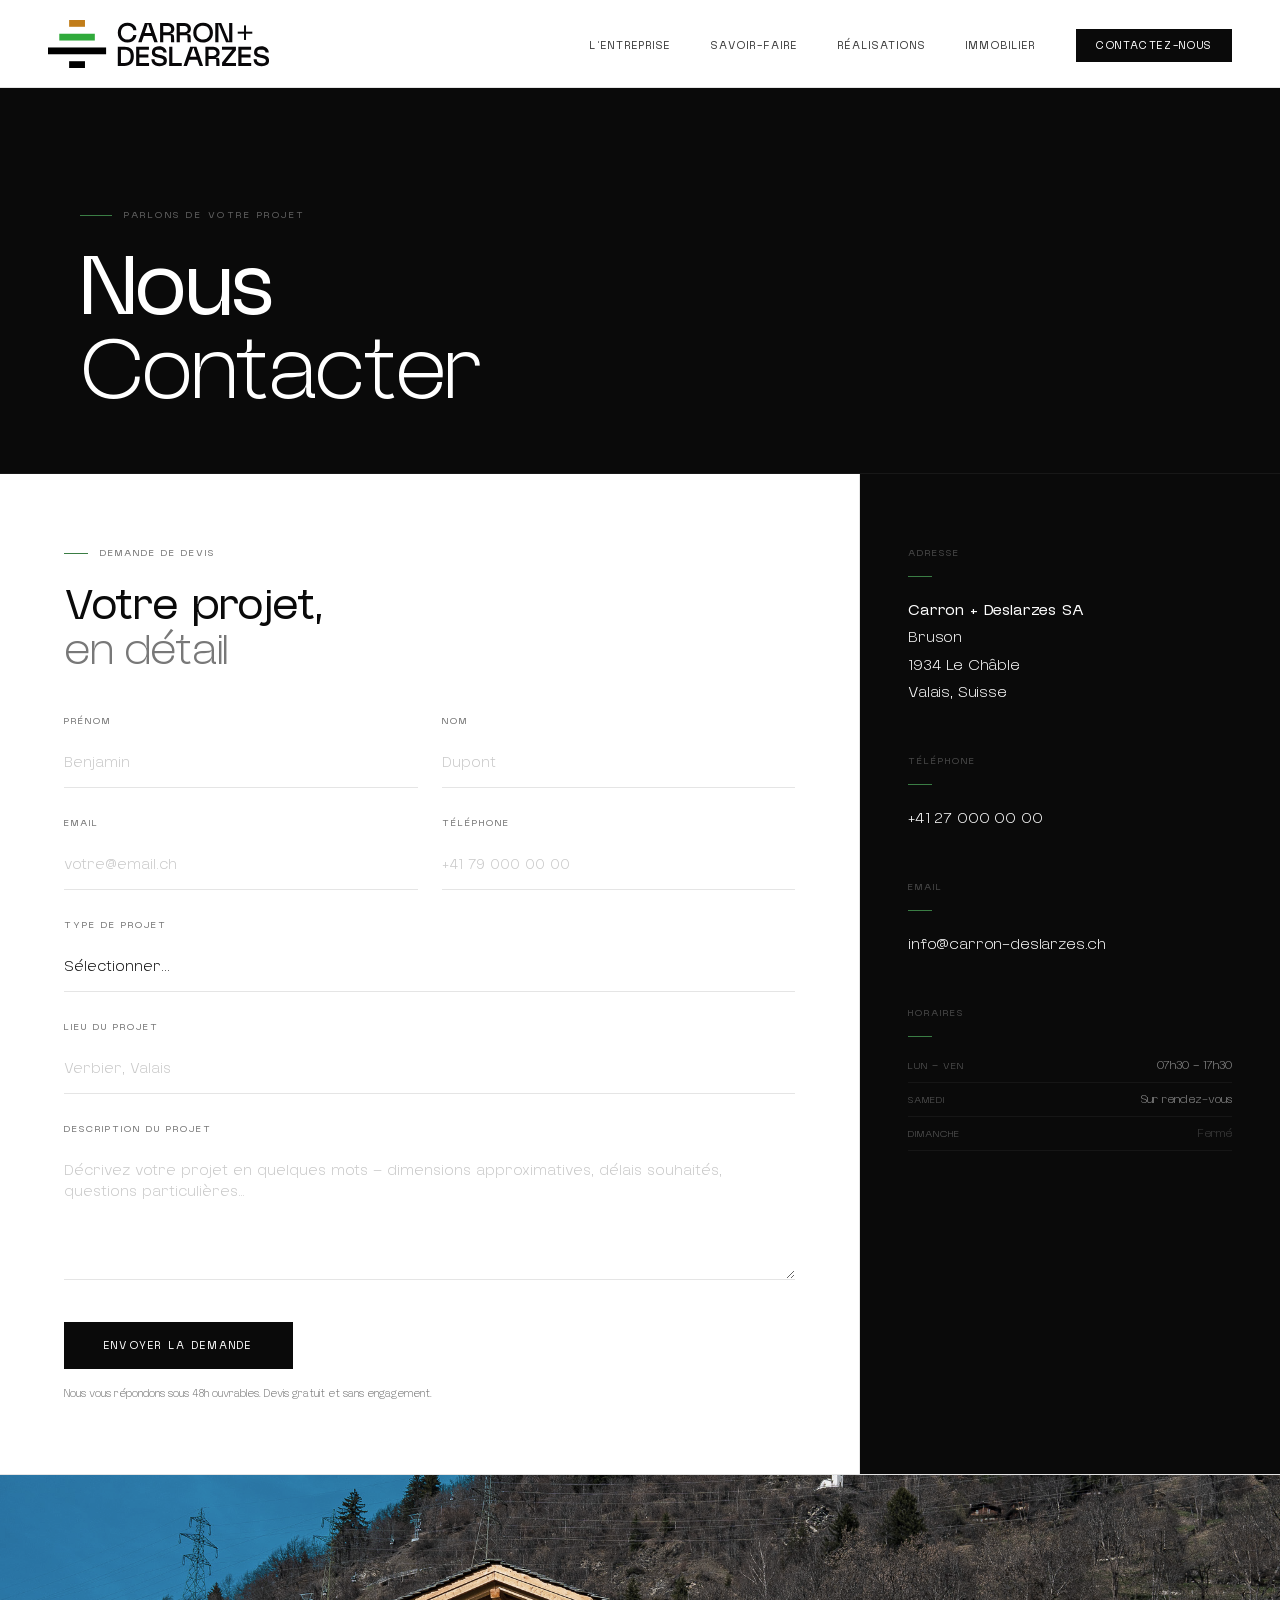
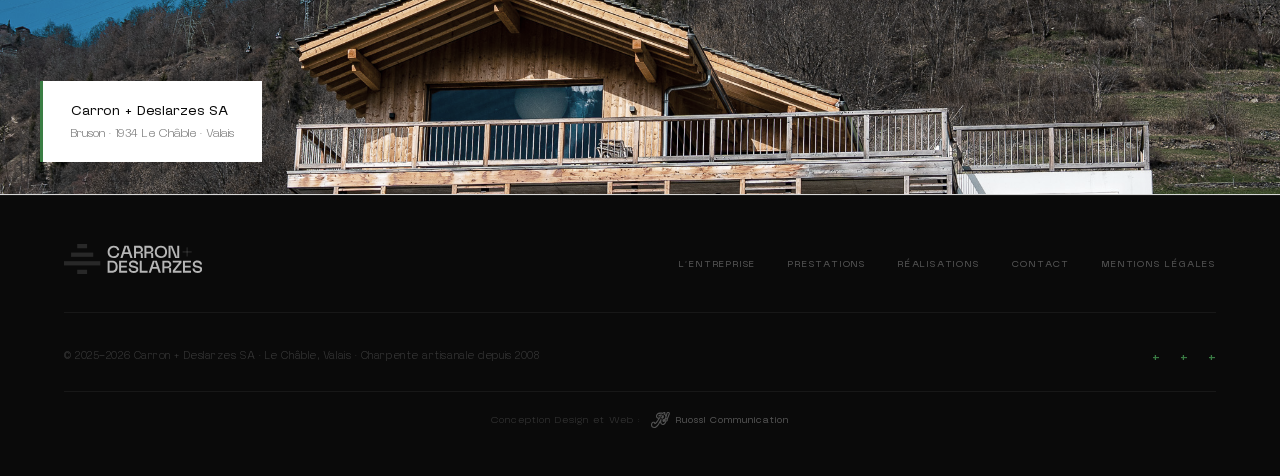
==== commit 7cda1470: "Nav: remplacer Contact + Devis Gratuit par Contactez-nous, formulaire mailto francois@cardes.ch - Su" ====
--- a/contact.html
+++ b/contact.html
@@ -1258,8 +1258,7 @@
     <li><a href="savoir-faire.html">Savoir-Faire</a></li>
     <li><a href="realisations.html">Réalisations</a></li>
     <li><a href="immobilier.html">Immobilier</a></li>
-    <li><a href="contact.html" style="color:var(--black);">Contact</a></li>
-    <li><a href="contact.html" class="nav-cta">Devis Gratuit</a></li>
+    <li><a href="contact.html" class="nav-cta">Contactez-nous</a></li>
   </ul>
   <button class="nav-burger" id="navBurger" aria-label="Menu">
     <span></span><span></span><span></span>
@@ -1271,8 +1270,7 @@
   <a href="savoir-faire.html">Savoir-Faire</a>
   <a href="realisations.html">Réalisations</a>
   <a href="immobilier.html">Immobilier</a>
-  <a href="contact.html">Contact</a>
-  <a href="contact.html" class="btn btn-dark nav-cta">Devis Gratuit</a>
+  <a href="contact.html" class="btn btn-dark nav-cta">Contactez-nous</a>
 </div>
 
 
@@ -1300,7 +1298,7 @@
     </div>
     <h2 class="sec-title fu d1" style="margin-bottom:40px;">Votre projet,<br><span class="light">en détail</span></h2>
 
-    <form action="#" method="post" novalidate>
+    <form id="contactForm">
 
       <div class="form-row">
         <div class="form-group fu d2">
@@ -1527,6 +1525,29 @@
       });
     });
   }
+
+  // Contact form → mailto
+  document.getElementById('contactForm').addEventListener('submit', function(e) {
+    e.preventDefault();
+    const prenom = document.getElementById('prenom').value;
+    const nom = document.getElementById('nom').value;
+    const email = document.getElementById('email').value;
+    const tel = document.getElementById('telephone').value;
+    const type = document.getElementById('type').value;
+    const lieu = document.getElementById('lieu').value;
+    const msg = document.getElementById('message').value;
+
+    const subject = 'Demande de devis — ' + prenom + ' ' + nom;
+    const body = 'Prénom : ' + prenom
+      + '\nNom : ' + nom
+      + '\nEmail : ' + email
+      + '\nTéléphone : ' + tel
+      + '\nType de projet : ' + type
+      + '\nLieu : ' + lieu
+      + '\n\nMessage :\n' + msg;
+
+    window.location.href = 'mailto:francois@cardes.ch?subject=' + encodeURIComponent(subject) + '&body=' + encodeURIComponent(body);
+  });
 </script>
 </body>
 </html>
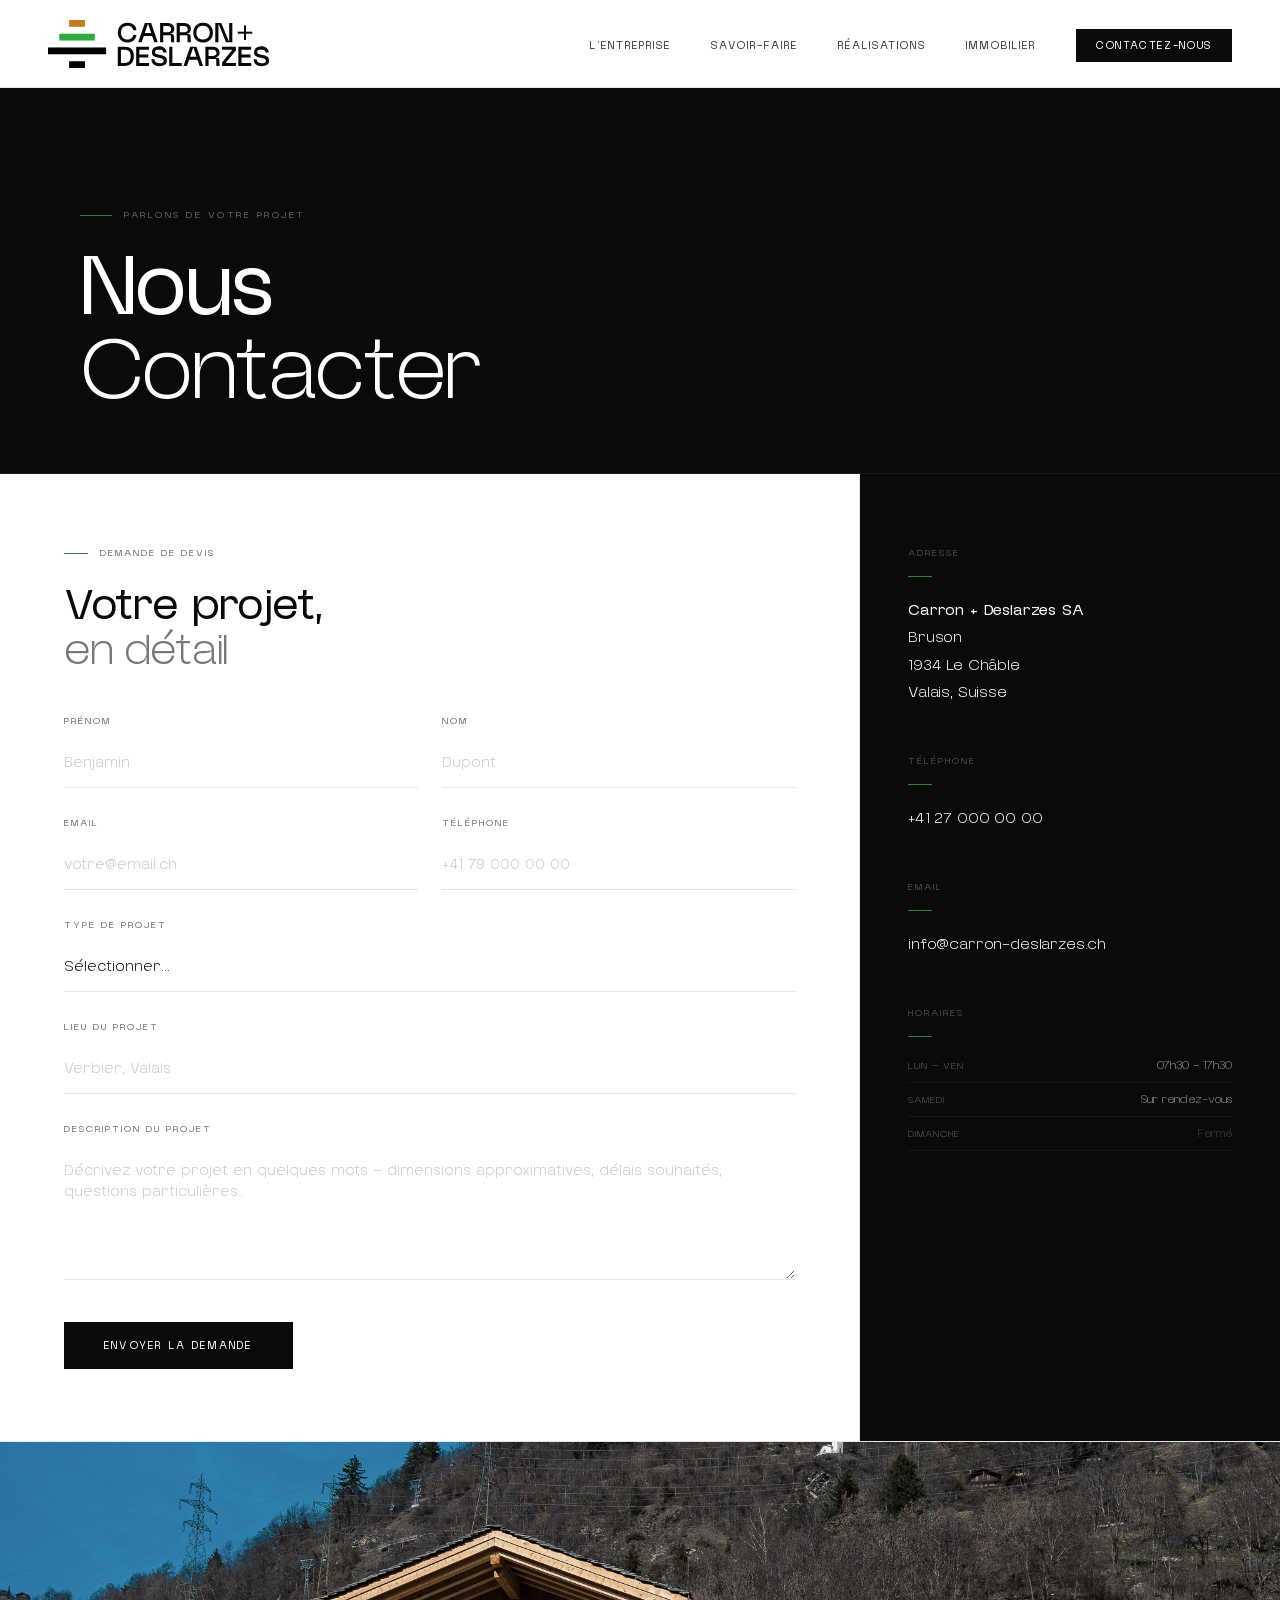
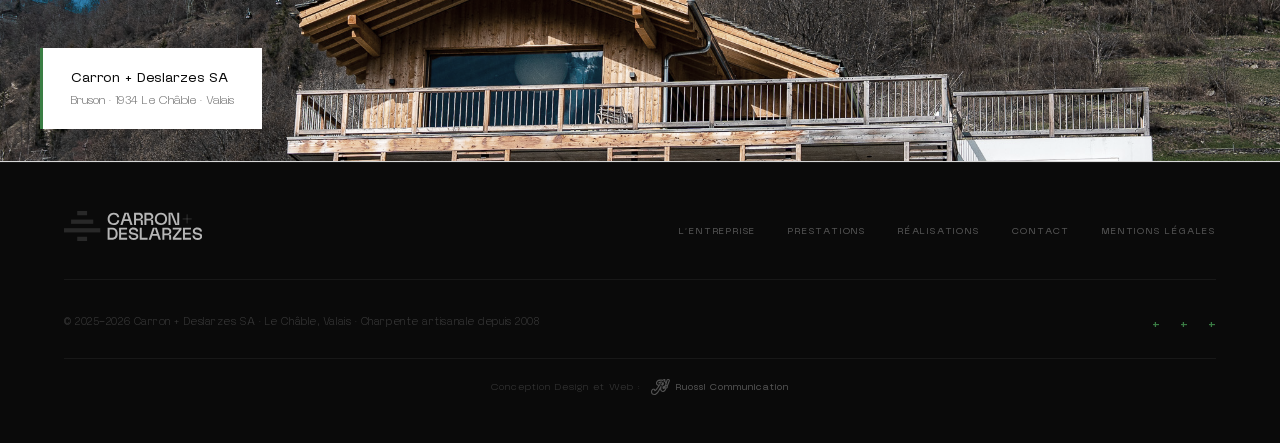
==== commit 9795a672: "Supprimer la note sous le bouton d'envoi du formulaire contact Co-Authored-By: Claude Opus 4.6 (1M c" ====
--- a/contact.html
+++ b/contact.html
@@ -1345,7 +1345,6 @@
 
       <div class="fu d4">
         <button type="submit" class="form-submit">Envoyer la demande</button>
-        <p class="form-note">Nous vous répondons sous 48h ouvrables. Devis gratuit et sans engagement.</p>
       </div>
 
     </form>
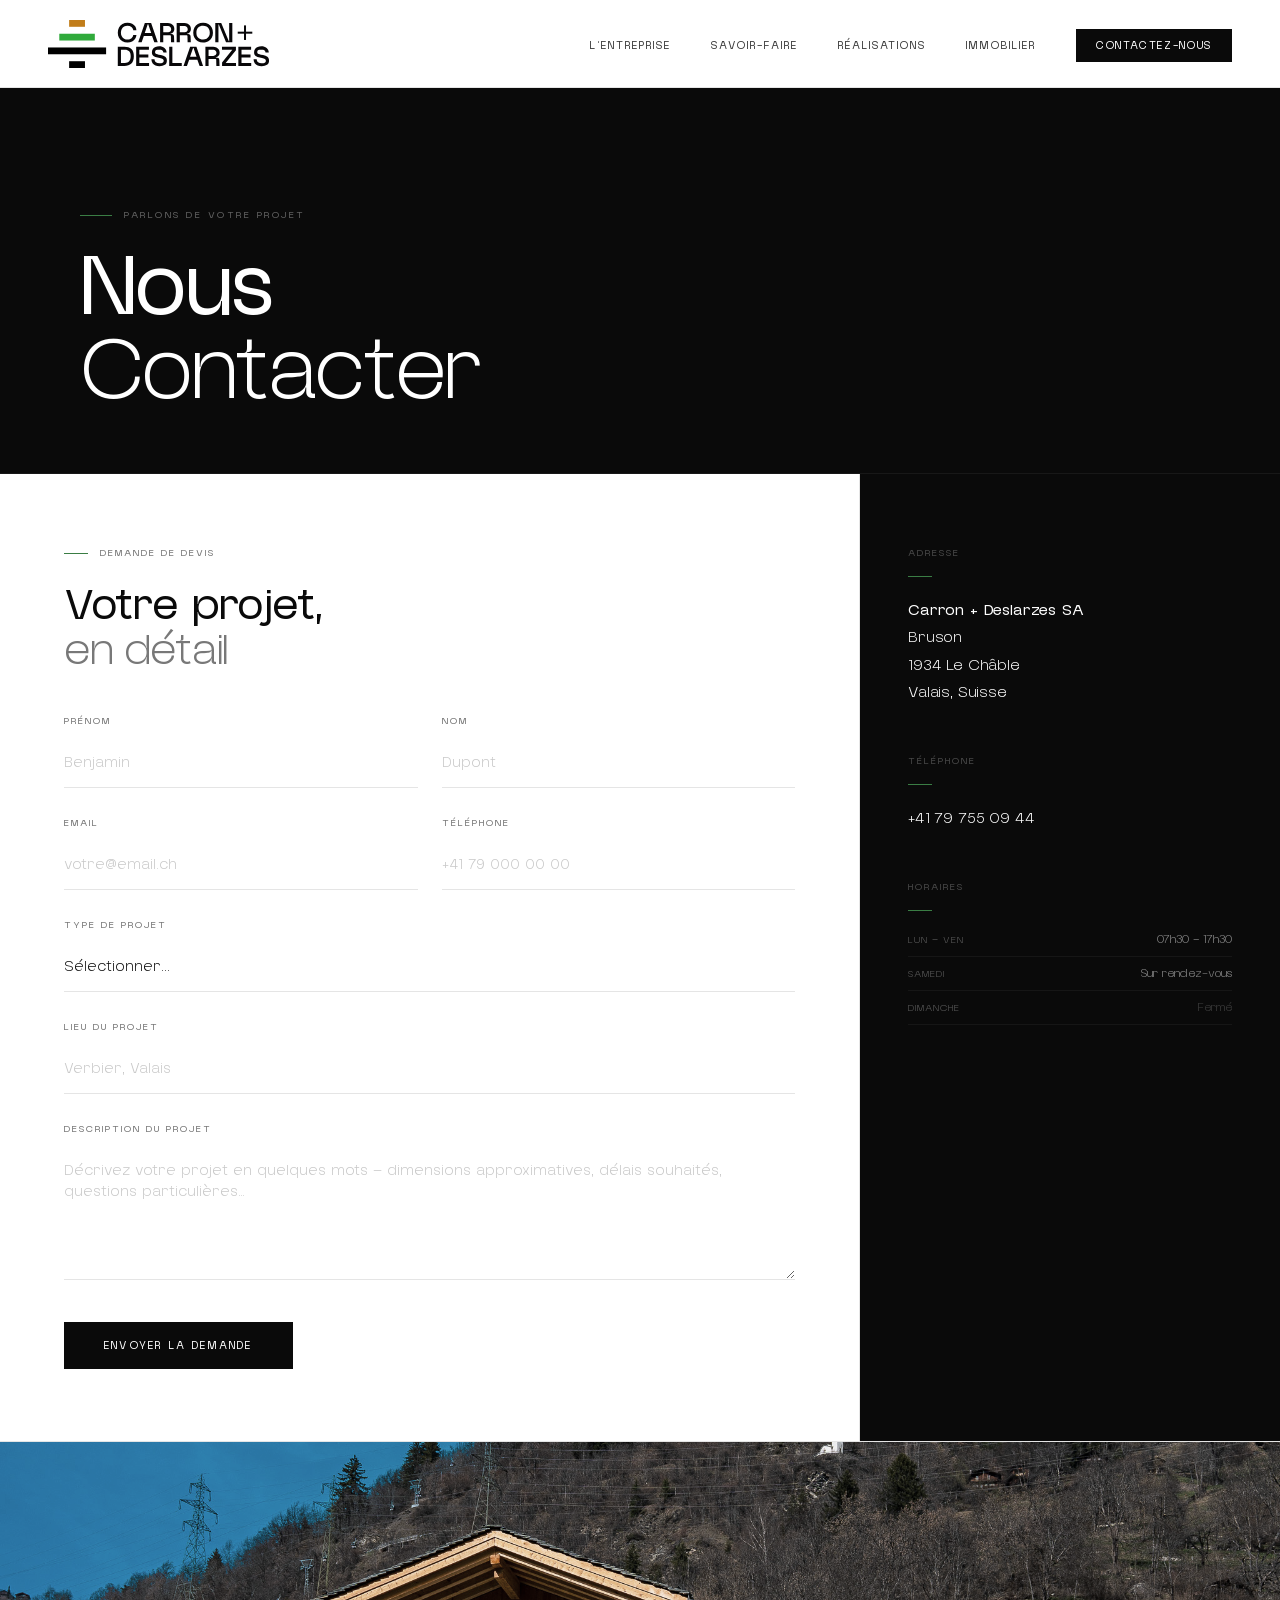
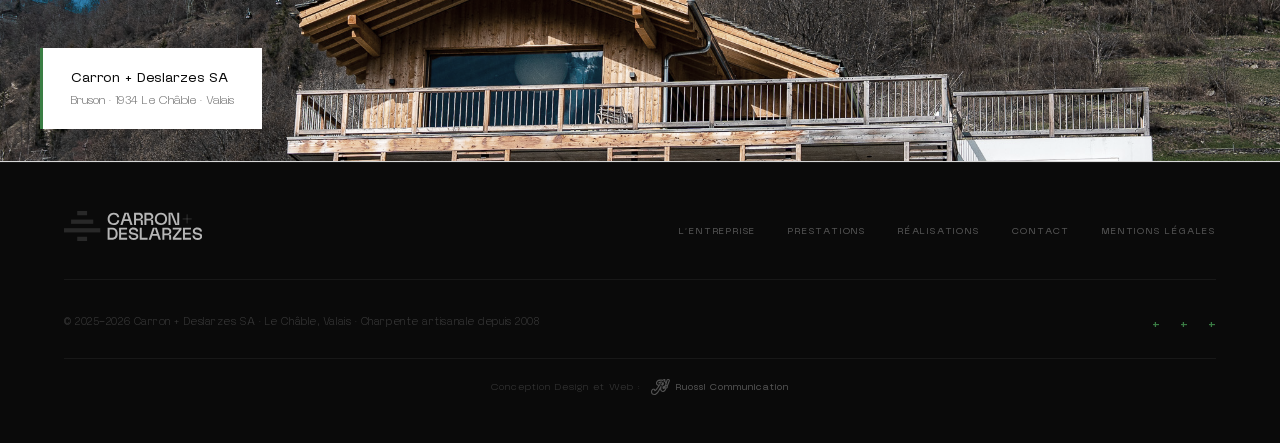
==== commit 048df54c: "Contact: mettre le bon numéro +41 79 755 09 44, supprimer l'email Co-Authored-By: Claude Opus 4.6 (1" ====
--- a/contact.html
+++ b/contact.html
@@ -1368,15 +1368,7 @@
       <div class="info-block-label">Téléphone</div>
       <div class="info-block-line"></div>
       <div class="info-value">
-        <a href="tel:+41270000000">+41 27 000 00 00</a>
-      </div>
-    </div>
-
-    <div class="fu d2">
-      <div class="info-block-label">Email</div>
-      <div class="info-block-line"></div>
-      <div class="info-value">
-        <a href="mailto:info@carron-deslarzes.ch">info@carron-deslarzes.ch</a>
+        <a href="tel:+41797550944">+41 79 755 09 44</a>
       </div>
     </div>
 
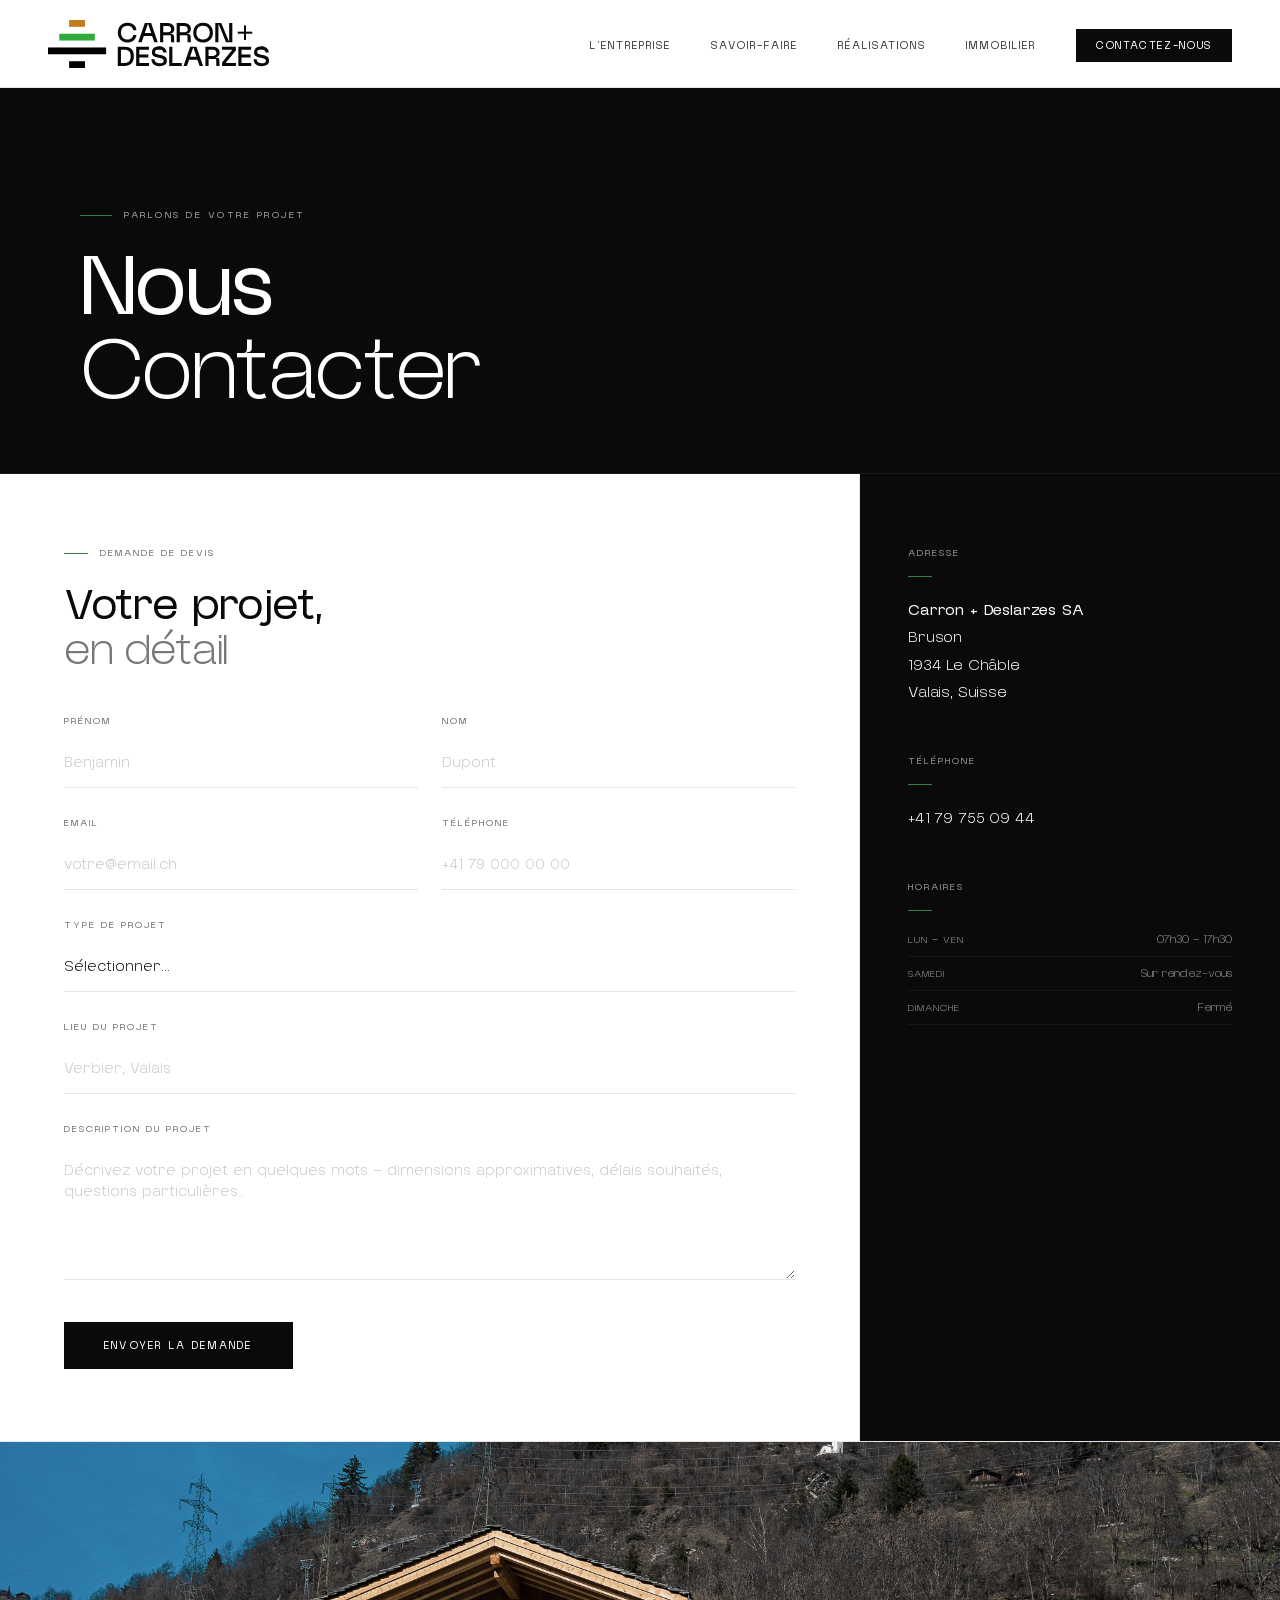
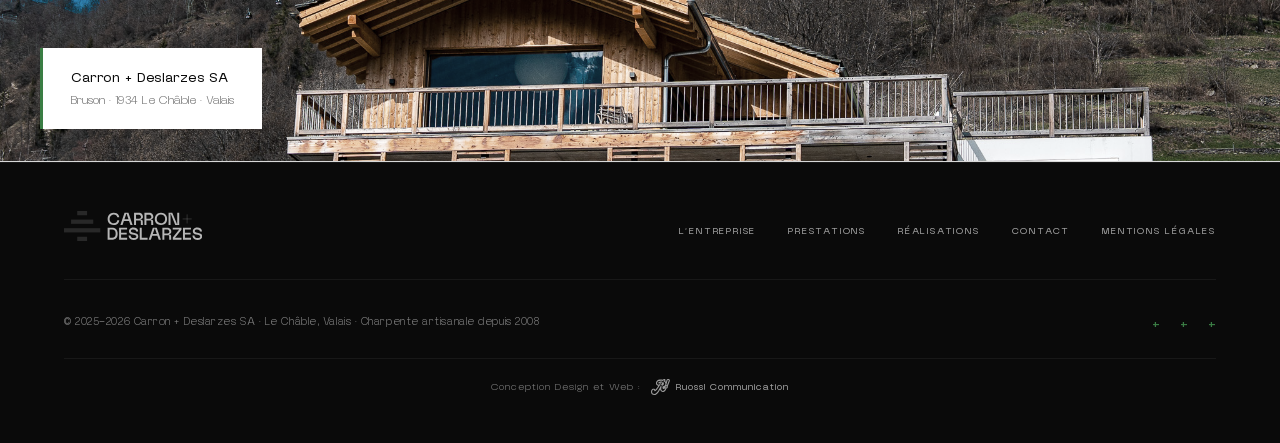
==== commit f60d0640: "Améliorer la lisibilité des textes sur fond noir (contact, footer, toutes pages) Co-Authored-By: Cla" ====
--- a/contact.html
+++ b/contact.html
@@ -624,16 +624,16 @@
     .foot-nav a {
       font-size: 10px; font-weight: 400;
       letter-spacing: 0.18em; text-transform: uppercase;
-      color: rgba(255,255,255,0.3);
+      color: rgba(255,255,255,0.6);
       transition: color 0.22s;
     }
-    .foot-nav a:hover { color: rgba(255,255,255,0.7); }
+    .foot-nav a:hover { color: rgba(255,255,255,0.9); }
     .foot-bottom {
       display: flex; justify-content: space-between; align-items: center;
     }
     .foot-copy {
       font-size: 11px; font-weight: 100;
-      color: rgba(255,255,255,0.2);
+      color: rgba(255,255,255,0.5);
       letter-spacing: 0.05em;
     }
     .foot-plus-row {
@@ -1049,7 +1049,7 @@
     .page-hero-eyebrow .line { width:32px; height:1px; background:var(--accent); }
     .page-hero-eyebrow .lbl {
       font-size:10px; font-weight:400; letter-spacing:0.25em;
-      text-transform:uppercase; color:rgba(255,255,255,0.35);
+      text-transform:uppercase; color:rgba(255,255,255,0.6);
     }
     .page-hero h1 {
       font-size:clamp(42px, 7vw, 88px); font-weight:400; color:var(--white);
@@ -1134,7 +1134,7 @@
     /* Info column */
     .info-block-label {
       font-size:10px; font-weight:400; letter-spacing:0.2em;
-      text-transform:uppercase; color:rgba(255,255,255,0.25);
+      text-transform:uppercase; color:rgba(255,255,255,0.55);
       margin-bottom:16px;
     }
     .info-block-line {
@@ -1153,7 +1153,7 @@
       font-size:12px; font-weight:100; color:rgba(255,255,255,0.5);
       padding-bottom:8px; border-bottom:1px solid rgba(255,255,255,0.05);
     }
-    .info-hours-row .day { color:rgba(255,255,255,0.35); font-size:10px; letter-spacing:0.1em; text-transform:uppercase; }
+    .info-hours-row .day { color:rgba(255,255,255,0.6); font-size:10px; letter-spacing:0.1em; text-transform:uppercase; }
 
     /* Map area */
     .map-strip {
@@ -1386,7 +1386,7 @@
         </div>
         <div class="info-hours-row">
           <span class="day">Dimanche</span>
-          <span style="color:rgba(255,255,255,0.2);">Fermé</span>
+          <span style="color:rgba(255,255,255,0.5);">Fermé</span>
         </div>
       </div>
     </div>
@@ -1468,10 +1468,10 @@
       </div>
     </div>
     <div style="margin-top:24px;padding-top:20px;border-top:1px solid rgba(255,255,255,0.06);display:flex;align-items:center;justify-content:center;gap:10px;">
-      <span style="font-size:10px;font-weight:100;letter-spacing:0.1em;color:rgba(255,255,255,0.2);">Conception Design et Web :</span>
-      <a href="https://ruosscommunication.com" target="_blank" rel="noopener" style="display:inline-flex;align-items:center;gap:6px;color:rgba(255,255,255,0.3);transition:color 0.2s;" onmouseover="this.style.color='rgba(255,255,255,0.6)'" onmouseout="this.style.color='rgba(255,255,255,0.3)'">
+      <span style="font-size:10px;font-weight:100;letter-spacing:0.1em;color:rgba(255,255,255,0.5);">Conception Design et Web :</span>
+      <a href="https://ruosscommunication.com" target="_blank" rel="noopener" style="display:inline-flex;align-items:center;gap:6px;color:rgba(255,255,255,0.6);transition:color 0.2s;" onmouseover="this.style.color='rgba(255,255,255,0.9)'" onmouseout="this.style.color='rgba(255,255,255,0.6)'">
         <svg viewBox="0 0 287.74 243.27" xmlns="http://www.w3.org/2000/svg" style="height:16px;width:auto;" fill="currentColor"><path d="M284.5,10.1c-3.44-5.54-9.12-9.17-15.59-9.97-.69-.08-1.39-.13-2.08-.13-.02,0-9.19.04-9.19.04-.38-.02-.77-.03-1.15-.03-9.55,0-17.8,6.14-20.54,15.29-.05.16-.09.32-.14.47l-7.7,28.72c-3.28-5.44-7.52-10.42-12.64-14.82,4.16-3.9,6.14-9.7,5.11-15.43-1.18-6.59-6.13-11.88-12.62-13.5-1.98-.49-4.04-.74-6.13-.74-8.2,0-16.95,3.79-26.6,11.55-6.82-1.22-14.13-1.92-21.82-2.11-1.41-.03-2.81-.05-4.2-.05-27.24,0-48.32,6.97-60.98,20.15-9.17,9.55-13.71,22.09-13.13,36.25.83,20.18,16.25,35.68,36.5,37.37-15.61,25.32-32.6,47.58-38.04,53.94-3.19,3.77-5.91,6.33-8.04,8.01-2.6-10.67-12.83-18.41-25.4-18.41-4.05,0-8.04.79-11.85,2.34C10.57,156.26,0,174.01,0,196.52c0,27.52,20.92,46.75,50.88,46.75,23.11,0,45.58-16.61,68.68-50.76,7.28-10.77,14-22.36,19.95-33.47.3,1.79.68,3.59,1.14,5.41,5.37,21.03,20.07,33.59,39.34,33.59,11,0,26.88-3.97,40.19-22.86.11-.14.21-.29.31-.44,6.86-9.87,10.83-20.79,13.01-28.55,10.33-2.16,19.09-9.99,22.34-20.56,2.05-6.8,1.48-13.87-1.51-19.81,2.53-2.28,4.53-5.19,5.76-8.53l26.26-68.3c.07-.17.13-.34.19-.51,2.14-6.15,1.4-12.85-2.04-18.38ZM151.55,103.17c0-6.13,5.12-11.17,11.54-11.12,7.08.06,10.46,3.92,10.46,10.21-1.12.36-1.8.54-3.78.78-1.85.24-2.49.18-3.59.21,0-2.83-1.46-4.09-3.77-4.09-1.9,0-3.7,2.17-2.63,4.23,1.6,3.1,8.66,2.23,9.93,2.08,2.85-.35,5.39-1.04,7.43-2.04.07-.03.13-.07.2-.1.16-.07.31-.15.46-.23.07-.03.16-.07.24-.11,11.39-5.36,18.07-20.73,18.07-32.95,0-10.09-3.83-18.34-10.18-24.4-1.85-1.77-4.14-3.33-6.5-4.26-10.81,15.01-29.42,57.56-34.16,67.56-15.3,32.27-53.53,117.32-94.39,117.32-20.14,0-33.86-11.5-33.86-29.75,0-16.14,6.93-27.34,17.68-31.72,7.03-2.87,14.46.26,14.46,5.68,0,7.69,3.33,14.53,11.87,14.53,7.34,0,16.28-6.01,25.51-16.9,6.88-8.05,24.58-31.67,39.96-56.69,13.03-21.2,28.48-51.7,45.08-73.02-5.94-2.4-17.26-2.75-30.33-.86-12.13,1.74-29.32,8.19-29.24,21.53.03,5.11,3.92,9.9,11.53,10,11.2.15,16.98-4.87,21.17-14.14,1.21-2.67,2.62-1.04,2.62.13,0,11.63-9.93,31.26-32.03,31.26-11.13,0-22.63-7.25-23.2-21.22-1.14-27.94,25.29-39.54,60.89-38.65,9.71.24,18.96,1.42,27.01,3.55,8.1-7.73,17.5-14.33,23.85-12.74-10.08,6.89-13.63,11.01-16.75,15.1,2.17.86,4.26,1.81,6.24,2.84,15.99,8.27,25.74,21.71,25.74,38.15,0,19.98-15.81,33.46-33.93,38.08-2.24.47-4.34.86-6.29,1.18-.18.02-.36.05-.54.08-5.31.7-9.67.81-13.05.65h-.03c-10.15-.65-13.69-3.98-13.69-10.16ZM217.35,140.79c-2.24,8.24-5.83,17.09-10.91,24.38,0,0,0,.01-.01.01-6.39,9.14-15.11,15.85-26.43,15.85-13.28,0-20.12-10.01-22.86-20.79-3.68-14.41-.73-27.97,6.33-44.8,1.73.21,3.5.32,5.35.32,3.15,0,3.69,0,5.97-.33-.23,12.09-2.13,28.87,9.31,34.83,10.86,5.67,23.65-3.83,30.32-11.08.05-.06.13-.13.21-.19h0s.01-.01.01-.01c1.24-.99,3.15.16,2.7,1.81ZM239.56,120.72c-1.74,5.65-7.38,9.7-13.16,8.99-5.78-.7-8.55-5.72-6.81-11.45,1.77-5.81,7.48-9.77,13.1-9.09,5.63.69,8.62,5.73,6.87,11.55ZM270.48,22.88l-26.33,68.47c-.68,1.99-2.65,3.22-4.74,2.96l-1.75-.22c-2.74-.33-4.51-3.06-3.72-5.69l18.31-68.22c.62-2.07,2.64-3.4,4.79-3.13l9.79-.04c2.81.35,4.59,3.2,3.65,5.87Z"/></svg>
-        <span style="font-size:10px;font-weight:400;letter-spacing:0.1em;color:rgba(255,255,255,0.3);">Ruoss! Communication</span>
+        <span style="font-size:10px;font-weight:400;letter-spacing:0.1em;color:rgba(255,255,255,0.6);">Ruoss! Communication</span>
       </a>
     </div>
   </div>
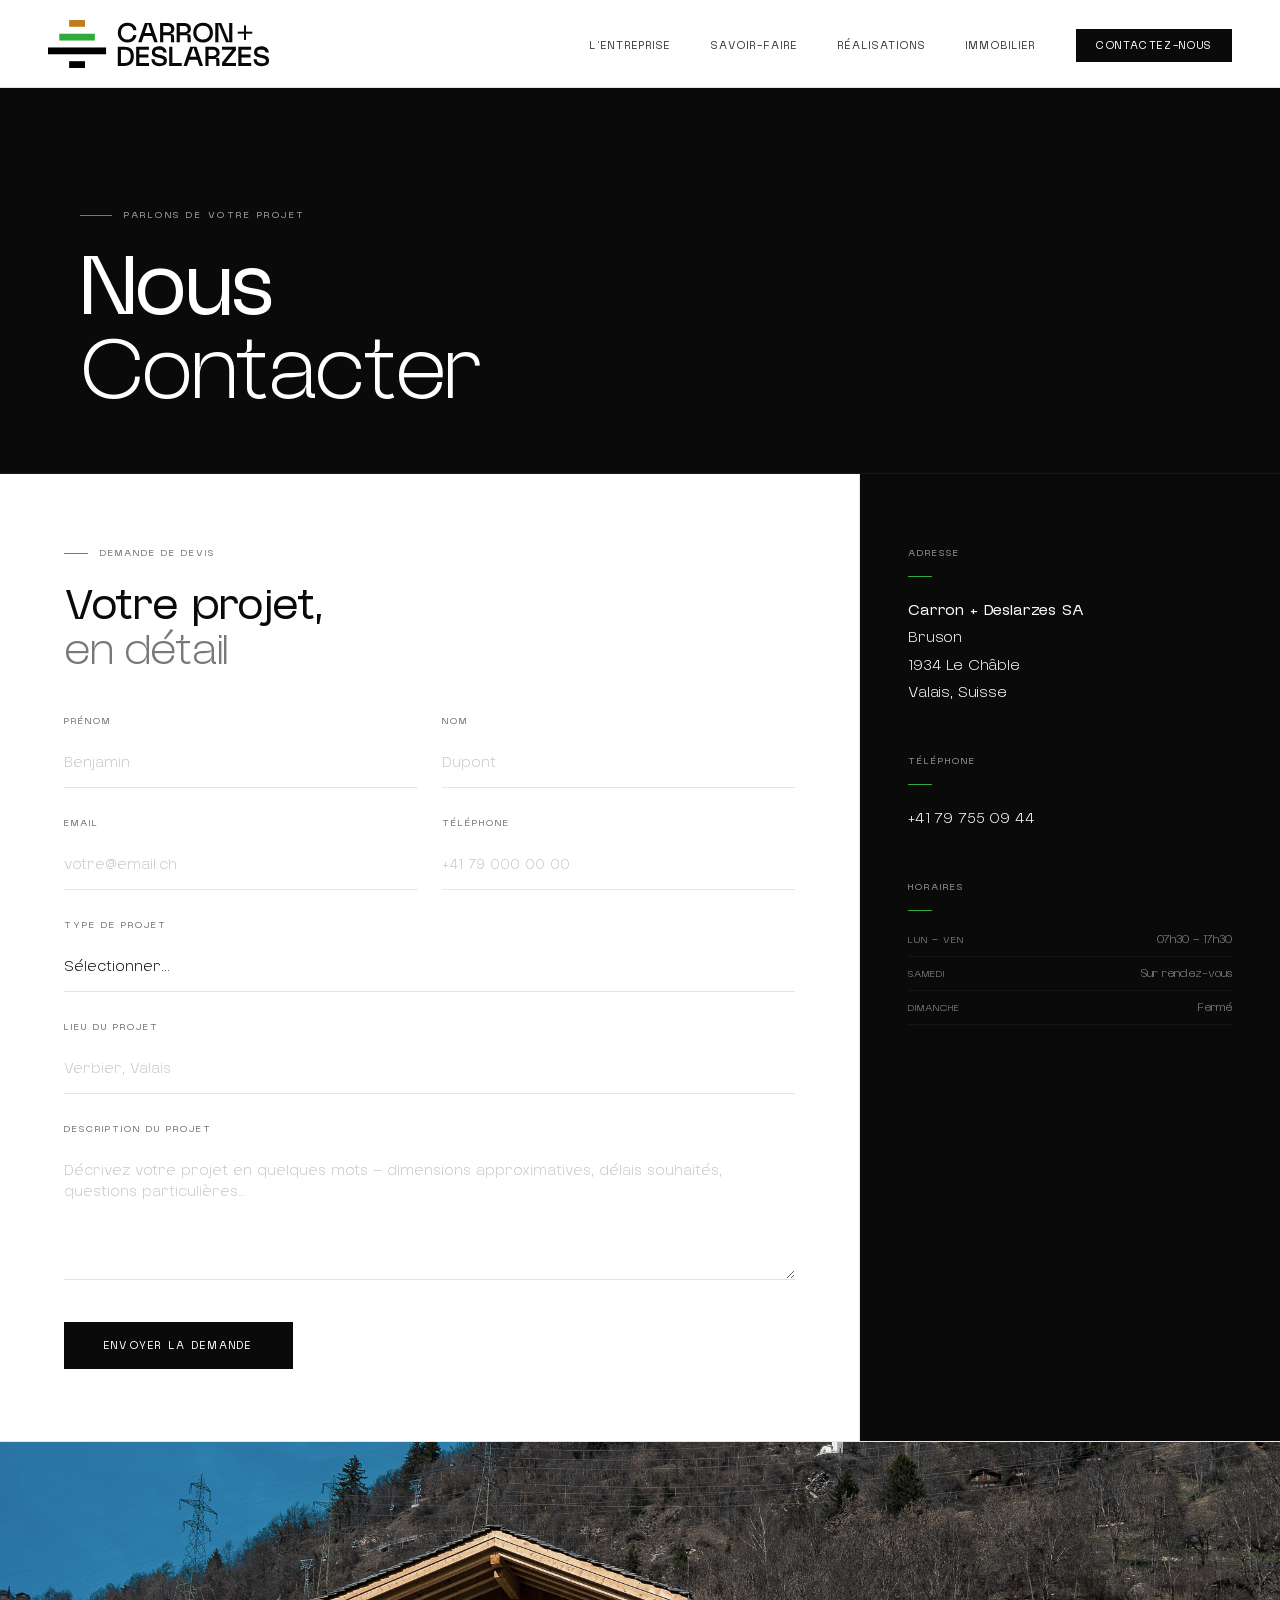
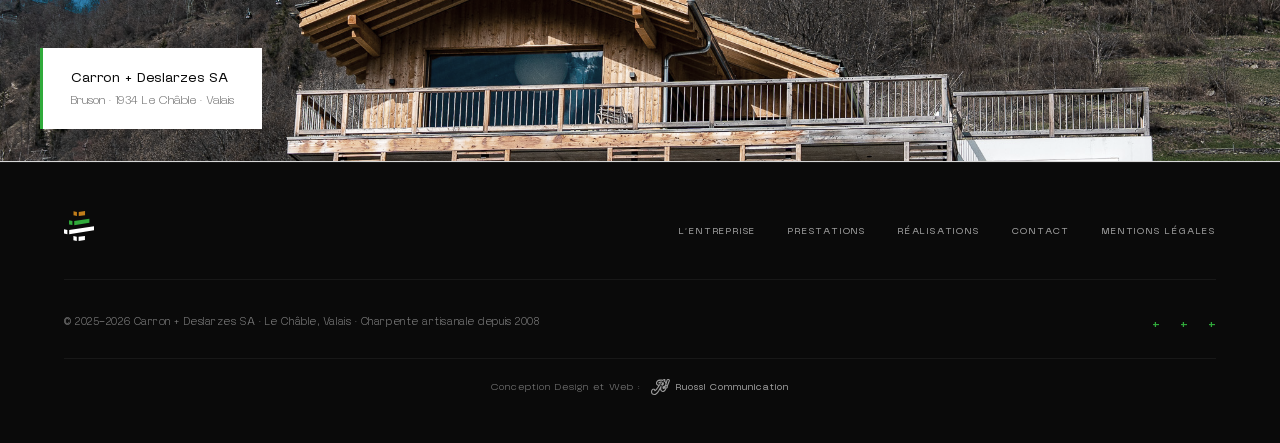
==== commit 844d71aa: "Favicon SVG dark/light mode, nouveau logo footer, vert #30aa3b, titres pages, Contactez-nous hero - " ====
--- a/contact.html
+++ b/contact.html
@@ -3,7 +3,8 @@
 <head>
   <meta charset="UTF-8" />
   <meta name="viewport" content="width=device-width, initial-scale=1.0" />
-  <title>Carron + Deslarzes — Charpente & Rénovation, Valais</title>
+  <title>Carron + Deslarzes — Contact</title>
+  <link rel="icon" type="image/svg+xml" href="favicon.svg">
 
   <style>
     /* ── FONTS ──────────────────────────────────────────────── */
@@ -37,7 +38,7 @@
       --light:   #c8c8c8;
       --pale:    #f0f0f0;
       --white:   #ffffff;
-      --accent:  #3a7d44; /* vert "+" du rapport */
+      --accent:  #30aa3b; /* vert "+" du rapport */
       --border:  rgba(0,0,0,0.1);
     }
 
@@ -612,12 +613,6 @@
       border-bottom: 1px solid rgba(255,255,255,0.06);
     }
     .foot-logo svg { height: 30px; width: auto; }
-    .foot-logo svg path, .foot-logo svg polygon {
-      fill: rgba(255,255,255,0.7) !important;
-    }
-    .foot-logo svg rect {
-      fill: rgba(255,255,255,0.12) !important;
-    }
     .foot-nav {
       display: flex; gap: 32px; list-style: none;
     }
@@ -1412,41 +1407,23 @@
   <div class="foot-main">
     <div class="foot-inner">
       <div class="foot-logo">
-        <!-- Logo footer version blanche -->
-        <svg style="height:30px;width:auto;" id="Calque_2" data-name="Calque 2" xmlns="http://www.w3.org/2000/svg" viewBox="0 0 585.76 127.19">
-<g id="Calque_1-2" data-name="Calque 1">
+        <svg style="height:30px;width:auto;" xmlns="http://www.w3.org/2000/svg" viewBox="0 0 158.27 156.54">
+  <g>
     <g>
-      <g>
-        <g>
-          <g>
-            <path fill="#fff" d="M230.97,49.93c-1.91,3.05-4.58,5.46-8.02,7.24s-7.53,2.67-12.28,2.67c-5.06,0-9.54-1.1-13.44-3.29-3.9-2.19-6.92-5.28-9.06-9.26-2.14-3.97-3.22-8.55-3.22-13.71s1.07-9.82,3.22-13.83c2.14-4,5.16-7.1,9.06-9.3,3.9-2.19,8.38-3.29,13.44-3.29,4.75,0,8.86.88,12.32,2.63,3.46,1.76,6.13,4.12,8.02,7.09,1.89,2.97,2.98,6.31,3.29,10.03h-8.29c-.46-3.56-2.09-6.4-4.88-8.52-2.79-2.12-6.28-3.18-10.46-3.18-3.31,0-6.29.76-8.95,2.29-2.66,1.52-4.74,3.67-6.24,6.43-1.5,2.76-2.25,5.98-2.25,9.64s.75,6.81,2.25,9.57c1.5,2.76,3.58,4.91,6.24,6.43,2.66,1.52,5.64,2.28,8.95,2.28,4.44,0,7.99-1.14,10.65-3.41,2.66-2.27,4.22-5.19,4.69-8.75h8.37c-.36,3.77-1.5,7.18-3.41,10.23Z"/>
-            <path fill="#fff" d="M256.61,7.94h16.65l17.58,51.13h-9.14l-5.97-16.42h-21.77l-5.81,16.42h-9.14l17.59-51.13ZM273.5,34.67l-7.9-23.16h-1.32l-7.9,23.16h17.12Z"/>
-            <path fill="#fff" d="M297.04,7.94h20.38c3.3,0,6.27.66,8.91,1.97,2.63,1.32,4.7,3.19,6.2,5.62,1.5,2.43,2.25,5.22,2.25,8.37,0,3.62-.97,6.39-2.9,8.33-1.94,1.94-4.41,3.17-7.4,3.68v.7c2.84,0,5.11.52,6.82,1.55,1.7,1.03,2.58,2.87,2.63,5.5l.54,15.42h-8.44l-.39-16.58c-.05-.77-.26-1.32-.62-1.63-.36-.31-1.01-.46-1.94-.46h-17.66v18.67h-8.37V7.94ZM324.12,30.33c1.52-1.39,2.28-3.18,2.28-5.35,0-2.43-.8-4.54-2.4-6.35-1.6-1.81-3.54-2.71-5.81-2.71h-12.78v16.5h12.78c2.43,0,4.4-.7,5.93-2.09Z"/>
-            <path fill="#fff" d="M340.97,7.94h20.38c3.3,0,6.27.66,8.91,1.97,2.63,1.32,4.7,3.19,6.2,5.62,1.5,2.43,2.25,5.22,2.25,8.37,0,3.62-.97,6.39-2.9,8.33-1.94,1.94-4.41,3.17-7.4,3.68v.7c2.84,0,5.11.52,6.82,1.55,1.7,1.03,2.58,2.87,2.63,5.5l.54,15.42h-8.44l-.39-16.58c-.05-.77-.26-1.32-.62-1.63-.36-.31-1.01-.46-1.94-.46h-17.66v18.67h-8.37V7.94ZM368.04,30.33c1.52-1.39,2.28-3.18,2.28-5.35,0-2.43-.8-4.54-2.4-6.35-1.6-1.81-3.54-2.71-5.81-2.71h-12.78v16.5h12.78c2.43,0,4.4-.7,5.93-2.09Z"/>
-            <path fill="#fff" d="M424.79,10.5c3.92,2.22,6.96,5.33,9.1,9.33,2.14,4,3.22,8.56,3.22,13.67s-1.07,9.67-3.22,13.67c-2.14,4-5.18,7.11-9.1,9.33-3.93,2.22-8.52,3.33-13.79,3.33s-9.86-1.11-13.79-3.33c-3.92-2.22-6.96-5.33-9.1-9.33-2.14-4-3.22-8.56-3.22-13.67s1.07-9.67,3.22-13.67c2.14-4,5.18-7.11,9.1-9.33,3.93-2.22,8.52-3.33,13.79-3.33s9.86,1.11,13.79,3.33ZM398.02,20.06c-3.18,3.23-4.77,7.71-4.77,13.44s1.59,10.21,4.77,13.44c3.17,3.23,7.5,4.84,12.98,4.84,3.46,0,6.53-.74,9.22-2.21,2.69-1.47,4.78-3.58,6.28-6.31,1.5-2.74,2.25-5.99,2.25-9.76s-.75-7.02-2.25-9.76c-1.5-2.74-3.59-4.84-6.28-6.31-2.68-1.47-5.76-2.21-9.22-2.21-5.48,0-9.8,1.61-12.98,4.84Z"/>
-            <path fill="#fff" d="M443.3,7.94h15.73l20.22,48.26h.85V7.94h8.37v51.13h-16.73l-19.06-47.41h-1.01v47.41h-8.37V7.94Z"/>
-          </g>
-          <g>
-            <path fill="#fff" d="M184.95,70.64h17.43c8,0,14.19,2.09,18.55,6.27,4.36,4.18,6.55,10.61,6.55,19.29s-2.18,15.11-6.55,19.29c-4.36,4.18-10.55,6.27-18.55,6.27h-17.43v-51.13ZM215.13,109.53c2.66-2.84,3.99-7.28,3.99-13.32s-1.33-10.48-3.99-13.32c-2.66-2.84-6.37-4.26-11.11-4.26h-10.69v35.17h10.69c4.75,0,8.45-1.42,11.11-4.26Z"/>
-            <path fill="#fff" d="M233.68,70.64h33.78v7.98h-25.41v13.09h23.86v7.98h-23.86v14.1h25.72v7.98h-34.09v-51.13Z"/>
-            <path fill="#fff" d="M294.64,77.92c-3.36,0-6.02.59-7.98,1.78-1.96,1.19-2.94,3-2.94,5.42,0,1.29.28,2.35.85,3.18.57.83,1.54,1.52,2.9,2.09,1.37.57,3.34,1.08,5.93,1.55l5.81,1.08c4.8.88,8.64,2.43,11.5,4.65,2.87,2.22,4.3,5.55,4.3,9.99,0,4.91-1.81,8.6-5.42,11.08-3.62,2.48-8.37,3.72-14.25,3.72-3.87,0-7.4-.66-10.58-1.98-3.17-1.32-5.75-3.36-7.71-6.12-1.96-2.76-3-6.16-3.1-10.19h8.37c.21,3.82,1.45,6.5,3.72,8.02,2.27,1.52,5.37,2.29,9.3,2.29,7.54,0,11.31-2.27,11.31-6.82,0-3.51-3.44-5.86-10.31-7.05l-5.89-1.01c-4.49-.82-8.13-2.28-10.92-4.38-2.79-2.09-4.18-5.43-4.18-10.03,0-3.25.85-6.03,2.56-8.33,1.7-2.3,4.01-4.04,6.93-5.23,2.92-1.19,6.19-1.78,9.8-1.78,5.63,0,10.29,1.41,13.98,4.22,3.69,2.81,5.62,6.93,5.77,12.36h-8.6c-.57-5.68-4.29-8.52-11.16-8.52Z"/>
-            <path fill="#fff" d="M321.21,70.64h8.37v43.15h24.86v7.98h-33.23v-51.13Z"/>
-            <path fill="#fff" d="M376.68,70.64h16.65l17.58,51.13h-9.14l-5.97-16.42h-21.77l-5.81,16.42h-9.14l17.59-51.13ZM393.57,97.37l-7.9-23.16h-1.32l-7.9,23.16h17.12Z"/>
-            <path fill="#fff" d="M417.12,70.64h20.38c3.3,0,6.27.66,8.91,1.97,2.63,1.32,4.7,3.19,6.2,5.62,1.5,2.43,2.25,5.22,2.25,8.37,0,3.62-.97,6.39-2.9,8.33-1.94,1.94-4.41,3.17-7.4,3.68v.7c2.84,0,5.11.52,6.82,1.55,1.7,1.03,2.58,2.87,2.63,5.5l.54,15.42h-8.44l-.39-16.58c-.05-.77-.26-1.32-.62-1.63-.36-.31-1.01-.46-1.94-.46h-17.66v18.67h-8.37v-51.13ZM444.19,93.03c1.52-1.39,2.28-3.18,2.28-5.35,0-2.43-.8-4.54-2.4-6.35-1.6-1.81-3.54-2.71-5.81-2.71h-12.78v16.5h12.78c2.43,0,4.4-.7,5.93-2.09Z"/>
-            <path fill="#fff" d="M461.04,78.62v-7.98h36.95v9.3l-27.19,33.85h27.42v7.98h-36.95v-9.3l27.11-33.85h-27.35Z"/>
-            <path fill="#fff" d="M504.42,70.64h33.78v7.98h-25.41v13.09h23.86v7.98h-23.86v14.1h25.72v7.98h-34.09v-51.13Z"/>
-            <path fill="#fff" d="M565.38,77.92c-3.36,0-6.02.59-7.98,1.78-1.96,1.19-2.94,3-2.94,5.42,0,1.29.28,2.35.85,3.18.57.83,1.54,1.52,2.9,2.09,1.37.57,3.34,1.08,5.93,1.55l5.81,1.08c4.8.88,8.64,2.43,11.5,4.65,2.87,2.22,4.3,5.55,4.3,9.99,0,4.91-1.81,8.6-5.42,11.08-3.62,2.48-8.37,3.72-14.25,3.72-3.87,0-7.4-.66-10.58-1.98-3.17-1.32-5.75-3.36-7.71-6.12-1.96-2.76-3-6.16-3.1-10.19h8.37c.21,3.82,1.45,6.5,3.72,8.02,2.27,1.52,5.37,2.29,9.3,2.29,7.54,0,11.31-2.27,11.31-6.82,0-3.51-3.44-5.86-10.31-7.05l-5.89-1.01c-4.49-.82-8.13-2.28-10.92-4.38-2.79-2.09-4.18-5.43-4.18-10.03,0-3.25.85-6.03,2.56-8.33,1.7-2.3,4.01-4.04,6.93-5.23,2.92-1.19,6.19-1.78,9.8-1.78,5.63,0,10.29,1.41,13.98,4.22,3.69,2.81,5.62,6.93,5.77,12.36h-8.6c-.57-5.68-4.29-8.52-11.16-8.52Z"/>
-          </g>
-        </g>
-        <rect fill="#fff" x="519.42" y="14.29" width="5.32" height="38.58"/>
-        <rect fill="#fff" x="502.79" y="30.92" width="38.58" height="5.32"/>
-      </g>
-      <g>
-        <rect fill="#c17d1a" x="55.99" width="41.99" height="18"/>
-        <rect fill="#fff" x="55.99" y="109.19" width="41.99" height="18"/>
-        <rect fill="#30aa3b" x="29.92" y="36.4" width="94.14" height="18"/>
-        <rect fill="#fff" y="72.79" width="153.98" height="18"/>
-      </g>
+      <polygon fill="#fff" points="0 95.62 17.64 99.3 17.64 120.97 0 117.28 0 95.62"/>
+      <polygon fill="#fff" points="158.27 78.83 158.27 100.51 27.2 121.21 27.2 99.54 158.27 78.83"/>
+    </g>
+    <g>
+      <polygon fill="#30aa3b" points="26.29 48.2 43.93 51.88 43.93 73.56 26.29 69.87 26.29 48.2"/>
+      <polygon fill="#30aa3b" points="132.52 40.12 132.52 61.78 53.49 73.82 53.49 52.14 132.52 40.12"/>
+    </g>
+    <g>
+      <polygon fill="#c17d1a" points="49.69 1.08 67.4 4.77 67.4 26.44 49.69 22.74 49.69 1.08"/>
+      <polygon fill="#c17d1a" points="109.85 0 109.85 21.67 76.97 26.68 76.97 5.01 109.85 0"/>
+    </g>
+    <g>
+      <polygon fill="#fff" points="49.06 130.91 66.69 134.6 66.69 156.27 49.06 152.59 49.06 130.91"/>
+      <polygon fill="#fff" points="109.21 129.85 109.21 151.52 76.26 156.54 76.26 134.86 109.21 129.85"/>
     </g>
   </g>
 </svg>
